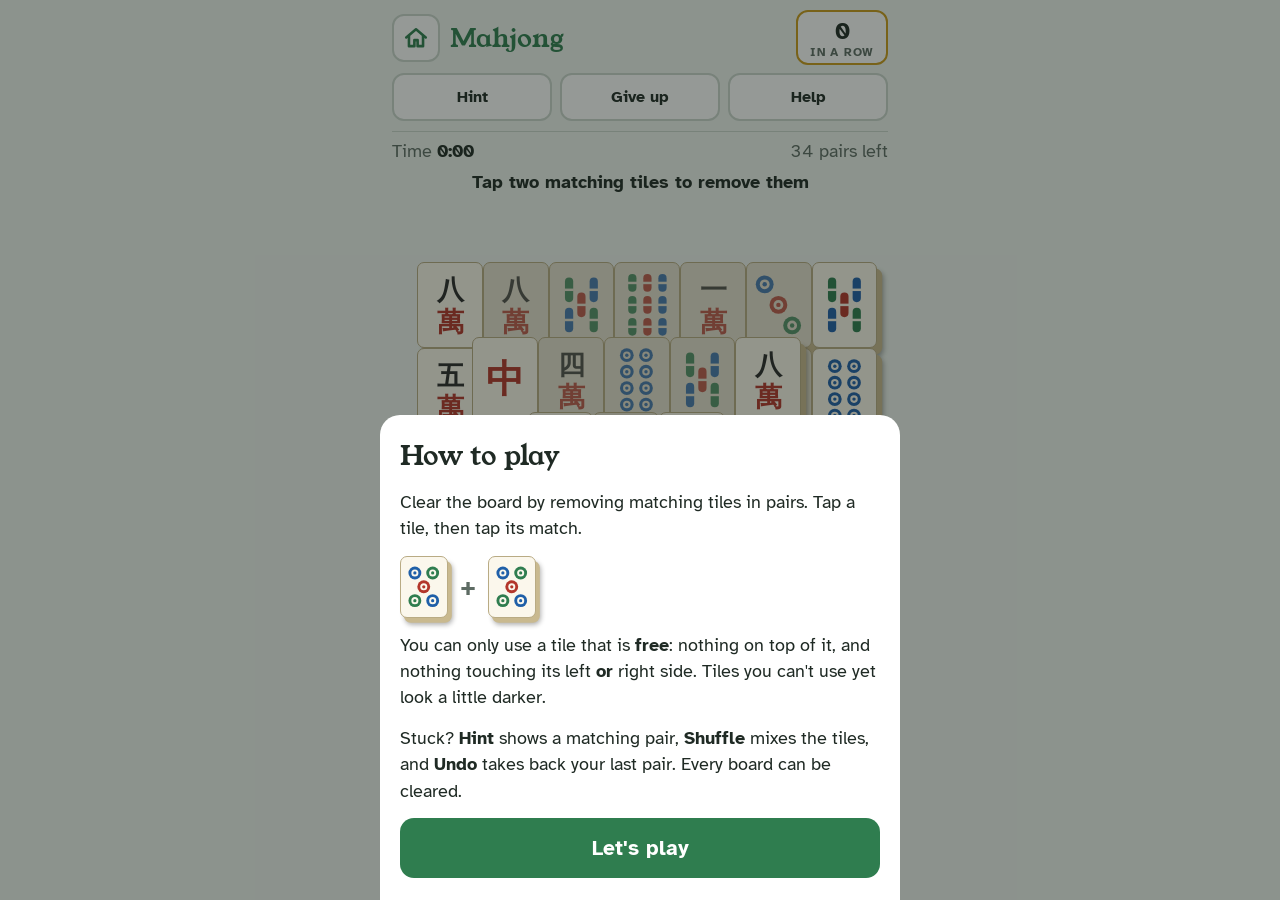
==== web/games/mahjong/index.html @ ee09b4be "Mahjong update" ====
<!doctype html>
<html lang="en">
<head>
  <meta charset="utf-8">
  <meta name="viewport" content="width=device-width, initial-scale=1, maximum-scale=1, user-scalable=no">
  <title>Mahjong</title>
  <!-- Shared fonts and colors, then shared screen parts, then this game's own styles -->
  <link rel="stylesheet" href="../../shared/theme.css">
  <link rel="stylesheet" href="../../shared/ui.css">
  <link rel="stylesheet" href="style.css">
</head>
<body>

  <!-- Main game screen -->
  <div class="app">
    <header>
      <!-- Top line: home button and game name on the left, win streak on the right -->
      <div class="title-row">
        <div class="title-left">
          <button class="home-btn" id="homeBtn" type="button" aria-label="All games">
            <!-- little house drawing -->
            <svg viewBox="0 0 24 24" width="26" height="26" aria-hidden="true">
              <path d="M3 11.5 12 4l9 7.5" fill="none" stroke="currentColor" stroke-width="2.4" stroke-linecap="round" stroke-linejoin="round"/>
              <path d="M5.5 10v9.5h5v-5.5h3v5.5h5V10" fill="none" stroke="currentColor" stroke-width="2.4" stroke-linejoin="round"/>
            </svg>
          </button>
          <h1>Mahjong</h1>
        </div>
        <div class="streak" aria-live="polite">
          <span class="streak-num" id="streakNum">0</span>
          <span class="streak-label">in a row</span>
        </div>
      </div>

      <!-- Second line: the three buttons -->
      <div class="header-buttons">
        <button class="hbtn" id="hintBtn" type="button">Hint</button>
        <button class="hbtn" id="giveUpBtn" type="button">Give up</button>
        <button class="hbtn" id="helpBtn" type="button" aria-label="How to play">Help</button>
      </div>
    </header>

    <!-- Timer and pairs left -->
    <div class="status-row">
      <span class="timer" id="timer" aria-label="Time">0:00</span>
      <span class="pairs-left" id="pairsLeft">34 pairs left</span>
    </div>

    <!-- Message line -->
    <div class="msg" id="msg" role="status" aria-live="polite"></div>

    <!-- The tiles are placed here by game.js -->
    <div class="board-wrap" id="boardWrap">
      <div class="board" id="board" aria-label="Mahjong tiles"></div>
    </div>

    <!-- Undo / Shuffle -->
    <div class="controls">
      <button class="ctrl" id="undoBtn" type="button">Undo</button>
      <button class="ctrl" id="shuffleBtn" type="button">Shuffle</button>
    </div>
  </div>

  <!-- "How to play" panel -->
  <div class="sheet" id="helpSheet" hidden>
    <div class="panel" role="dialog" aria-labelledby="helpTitle">
      <h2 id="helpTitle">How to play</h2>
      <p>Clear the board by removing matching tiles in pairs. Tap a tile, then tap its match.</p>
      <div class="help-example" aria-hidden="true">
        <div class="tile demo" data-demo="dots-5"></div>
        <span class="help-plus">+</span>
        <div class="tile demo" data-demo="dots-5"></div>
      </div>
      <p>You can only use a tile that is <b>free</b>: nothing on top of it, and nothing touching its left <b>or</b> right side. Tiles you can't use yet look a little darker.</p>
      <p>Stuck? <b>Hint</b> shows a matching pair, <b>Shuffle</b> mixes the tiles, and <b>Undo</b> takes back your last pair. Every board can be cleared.</p>
      <button class="big" id="helpClose" type="button">Let's play</button>
    </div>
  </div>

  <!-- "Give up?" panel - asks first, so a stray tap doesn't end the game -->
  <div class="sheet" id="giveUpSheet" hidden>
    <div class="panel" role="dialog" aria-labelledby="giveUpTitle">
      <h2 id="giveUpTitle">Give up on this board?</h2>
      <p id="giveUpText"></p>
      <button class="big" id="giveUpYes" type="button">Start a new board</button>
      <button class="big alt" id="giveUpNo" type="button">Keep playing</button>
    </div>
  </div>

  <!-- "Game over" panel -->
  <div class="sheet" id="endSheet" hidden>
    <div class="panel" role="dialog" aria-labelledby="endTitle">
      <h2 id="endTitle">Board cleared!</h2>
      <p id="endText"></p>
      <p class="new-best" id="newBest" hidden>New best time!</p>
      <div class="stats">
        <div><b id="sPlayed">0</b><span>Played</span></div>
        <div><b id="sWon">0</b><span>Cleared</span></div>
        <div><b id="sBest">-</b><span>Best time</span></div>
      </div>
      <button class="big" id="againBtn" type="button">New board</button>
    </div>
  </div>

  <!-- layouts.js must load before game.js -->
  <script src="layouts.js"></script>
  <script src="game.js"></script>
  <!-- Keeps a copy on the phone for offline play and picks up updates -->
  <script src="../../shared/offline.js"></script>
</body>
</html>
---- web/shared/theme.css ----
/* =============================================================
   Shared look for every game: fonts, colors, and page basics.
   Each game's own style.css adds its specific layout on top.
   Change a color here and every game follows.
   ============================================================= */

/* ---------- Fonts (stored in the fonts folder, so it works offline) ---------- */
@font-face {
  font-family: "Atkinson Hyperlegible";
  font-weight: 400;
  src: url(fonts/ah-400.woff2) format("woff2");
}
@font-face {
  font-family: "Atkinson Hyperlegible";
  font-weight: 700;
  src: url(fonts/ah-700.woff2) format("woff2");
}
@font-face {
  font-family: "Young Serif";
  font-weight: 400;
  src: url(fonts/ys-400.woff2) format("woff2");
}

/* ---------- Colors and fonts ---------- */
:root {
  --bg: #eef3ee;        /* page background */
  --surface: #ffffff;   /* empty tiles, panels */
  --fg: #1f2a24;        /* main text */
  --muted: #5d6b63;     /* secondary text */
  --line: #c9d4cc;      /* borders */
  --key: #d9e2db;       /* keyboard keys */
  --key-fg: #1f2a24;
  --green: #2f7d4f;     /* right letter, right spot */
  --gold: #c99a1c;      /* right letter, wrong spot */
  --gray: #7b857f;      /* letter not in the word */
  --on-tile: #ffffff;   /* text on colored tiles */
  --accent: #2f7d4f;    /* title and main buttons */

  --display: "Young Serif", Georgia, "Times New Roman", serif;
  --body: "Atkinson Hyperlegible", "Segoe UI", Roboto, Arial, sans-serif;
}

/* Dark mode colors (used when the phone is set to dark mode) */
@media (prefers-color-scheme: dark) {
  :root {
    --bg: #141a16;
    --surface: #1e2621;
    --fg: #eef3ee;
    --muted: #a3b1a8;
    --line: #3a4740;
    --key: #36443c;
    --key-fg: #eef3ee;
    --green: #3d9a63;
    --gold: #d6a92a;
    --gray: #59625d;
    --accent: #5cb882;
    color-scheme: dark;
  }
}

/* ---------- Page ---------- */
* { box-sizing: border-box; }
[hidden] { display: none !important; }

html, body { height: 100%; }

body {
  margin: 0;
  background: var(--bg);
  color: var(--fg);
  font-family: var(--body);
  font-size: 18px;
  -webkit-tap-highlight-color: transparent;
  overscroll-behavior: none;
}

button {
  -webkit-user-select: none;
  user-select: none;
}
---- web/shared/ui.css ----
/* =============================================================
   Shared screen parts used by every game:
   top bar, house button, streak box, buttons, message line,
   and the pop-up panels (How to play, Give up, Game over).
   Each game's own style.css adds its board on top of this.
   ============================================================= */

.app {
  height: 100%;
  max-width: 520px;
  margin: 0 auto;
  padding-inline: 12px;
  display: flex;
  flex-direction: column;
}

/* ---------- Top bar ---------- */
header {
  display: flex;
  flex-direction: column;
  gap: 8px;
  padding-block: 10px 10px;
  border-bottom: 1px solid var(--line);
}

.title-row {
  display: flex;
  align-items: center;
  justify-content: space-between;
  gap: 8px;
}

.title-left {
  display: flex;
  align-items: center;
  gap: 10px;
  min-width: 0;
}

/* Little house button that goes back to the list of games */
.home-btn {
  width: 48px;
  height: 48px;
  flex: none;
  display: flex;
  align-items: center;
  justify-content: center;
  padding: 0;
  border: 2px solid var(--line);
  border-radius: 12px;
  background: var(--surface);
  color: var(--accent);
  cursor: pointer;
}

h1 {
  margin: 0;
  font-family: var(--display);
  font-weight: 400;
  font-size: 1.6rem;
  color: var(--accent);
  white-space: nowrap;
}

/* Narrow phones: shrink the title a little so everything fits on one line */
@media (max-width: 360px) {
  h1 { font-size: 1.35rem; }
}

/* Win streak: big number with a small label underneath */
.streak {
  min-width: 76px;
  padding: 4px 12px;
  border: 2px solid var(--gold);
  border-radius: 12px;
  background: var(--surface);
  display: flex;
  flex-direction: column;
  align-items: center;
  line-height: 1.1;
}

.streak-num {
  font: 700 1.5rem var(--body);
  color: var(--fg);
  font-variant-numeric: tabular-nums;
}

.streak-label {
  font-size: 0.75rem;
  font-weight: 700;
  color: var(--muted);
  text-transform: uppercase;
  letter-spacing: 0.06em;
}

/* Three equal buttons across the width */
.header-buttons {
  display: grid;
  grid-template-columns: repeat(3, 1fr);
  gap: 8px;
}

.hbtn {
  min-height: 48px;
  padding: 8px 6px;
  border: 2px solid var(--line);
  border-radius: 12px;
  background: var(--surface);
  color: var(--fg);
  font: 700 1rem var(--body);
  cursor: pointer;
}

/* Visible outline when moving around with a keyboard */
.home-btn:focus-visible,
.hbtn:focus-visible,
.big:focus-visible {
  outline: 3px solid var(--accent);
  outline-offset: 2px;
}

/* ---------- Message line ---------- */
.msg {
  min-height: 2.2em;
  padding-block: 6px;
  display: flex;
  align-items: center;
  justify-content: center;
  text-align: center;
  font-size: 1.15rem;
  font-weight: 700;
}

/* ---------- Pop-up panels ---------- */
.sheet {
  position: fixed;
  inset: 0;
  z-index: 5;
  display: flex;
  align-items: flex-end;
  justify-content: center;
  background: rgba(20, 30, 24, 0.45);
}

.panel {
  width: 100%;
  max-width: 520px;
  max-height: 90%;
  overflow: auto;
  padding: 22px 20px 22px;
  border-radius: 20px 20px 0 0;
  background: var(--surface);
  color: var(--fg);
  display: flex;
  flex-direction: column;
  gap: 14px;
}

.panel h2 {
  margin: 0;
  font-family: var(--display);
  font-weight: 400;
  font-size: 1.7rem;
}

.panel p {
  margin: 0;
  font-size: 1.1rem;
  line-height: 1.5;
}

/* Played / Won / Streak numbers on the game-over panel */
.stats {
  display: grid;
  grid-template-columns: repeat(3, 1fr);
  gap: 8px;
  text-align: center;
}
.stats b { display: block; font-size: 2rem; font-variant-numeric: tabular-nums; }
.stats span { font-size: 0.9rem; color: var(--muted); text-transform: uppercase; letter-spacing: 0.06em; }

/* Big full-width buttons in the panels */
.big {
  min-height: 60px;
  border: 0;
  border-radius: 14px;
  background: var(--accent);
  color: var(--on-tile);
  font: 700 1.3rem var(--body);
  cursor: pointer;
}

/* Second-choice button, like "Keep playing" */
.big.alt {
  background: var(--key);
  color: var(--key-fg);
}

/* ---------- Animations shared by games ---------- */
@keyframes pop {
  50% { transform: scale(1.08); }
}
@keyframes shake {
  20%, 60% { transform: translateX(-6px); }
  40%, 80% { transform: translateX(6px); }
}

@media (max-height: 640px) {
  .msg { min-height: 1.6em; }
}
---- web/games/mahjong/style.css ----
/* =============================================================
   Mahjong - styles for this game only.
   Fonts and colors come from ../../shared/theme.css.
   The top bar, buttons and panels come from ../../shared/ui.css.
   ============================================================= */

/* ---------- Tile colors ---------- */
:root {
  --tile-face: #fbf7ec;        /* ivory front of a tile */
  --tile-face-blocked: #e6e0cf;/* a tile you can't use yet */
  --tile-side: #c9b98f;        /* the visible edge that makes tiles look thick */
  --tile-border: #b9ab84;
  --suit-dots: #1f5fa8;        /* blue ink */
  --suit-bamboo: #2f7d4f;      /* green ink */
  --suit-chars: #b3362b;       /* red ink */
  --suit-wind: #2b2b2b;        /* black characters */
  --select: #c99a1c;           /* gold outline on the chosen tile */
}

@media (prefers-color-scheme: dark) {
  :root {
    --tile-face: #ece6d6;
    --tile-face-blocked: #bfb8a6;
    --tile-side: #8c7f5c;
    --tile-border: #7d7152;
    --select: #e3b73a;
  }
}

/* ---------- Timer / pairs left ---------- */
.status-row {
  display: flex;
  justify-content: space-between;
  align-items: center;
  padding-block: 8px 0;
  font-size: 1.1rem;
  font-weight: 700;
  font-variant-numeric: tabular-nums;
}

.timer::before {
  content: "Time ";
  font-weight: 400;
  color: var(--muted);
}

.pairs-left { color: var(--muted); font-weight: 400; }

/* ---------- The board ---------- */
.board-wrap {
  flex: 1;
  min-height: 0;
  display: flex;
  align-items: center;
  justify-content: center;
}

/* Its size and each tile's position are set by game.js.
   "isolation" keeps the tiles' layer order inside the board, so pop-up
   panels (How to play, Give up) always appear on top of the tiles. */
.board {
  position: relative;
  isolation: isolate;
}

/* ---------- One tile ---------- */
.tile {
  position: absolute;
  width: var(--tw, 48px);
  height: var(--th, 62px);
  padding: 0;
  border: 1.5px solid var(--tile-border);
  border-radius: 7px;
  background: var(--tile-face);
  /* the thick edge, then a soft shadow on the table */
  box-shadow:
    calc(var(--tw, 48px) * 0.08) calc(var(--tw, 48px) * 0.10) 0 var(--tile-side),
    calc(var(--tw, 48px) * 0.10) calc(var(--tw, 48px) * 0.14) 5px rgba(0, 0, 0, 0.32);
  display: flex;
  flex-direction: column;
  align-items: center;
  justify-content: center;
  gap: 2px;
  cursor: pointer;
  touch-action: manipulation;
  -webkit-tap-highlight-color: transparent;
  transition: transform 0.12s ease, opacity 0.18s ease;
}

/* Tiles that can't be used yet are a little darker */
.tile.blocked { background: var(--tile-face-blocked); }

/* The tile she tapped first */
.tile.selected {
  border-color: var(--select);
  outline: 3px solid var(--select);
  outline-offset: -1px;
  transform: translate(-2px, -3px);
}

/* Hint: the two tiles pulse */
.tile.hint { animation: hintPulse 0.8s ease-in-out 3; outline: 3px solid var(--accent); outline-offset: -1px; }

@keyframes hintPulse {
  50% { transform: translateY(-4px); }
}

/* A pair being removed fades away */
.tile.leaving { opacity: 0; transform: scale(0.85); pointer-events: none; }

/* Tapped a tile that isn't free */
.tile.nope { animation: nope 0.35s; }

@keyframes nope {
  25% { transform: translateX(-4px); }
  75% { transform: translateX(4px); }
}

.tile:focus-visible { outline: 3px solid var(--accent); outline-offset: 1px; }

/* ---------- What's drawn on a tile ---------- */
.tile .face {
  width: 86%;
  height: 86%;
  display: block;
  pointer-events: none;
}

/* Ink colors used in the drawings */
.ink-b { fill: var(--suit-dots); }
.ink-g { fill: var(--suit-bamboo); }
.ink-r { fill: var(--suit-chars); }
.ink-k { fill: var(--suit-wind); }
.paper { fill: var(--tile-face); }
.tile.blocked .paper { fill: var(--tile-face-blocked); }

/* White dragon frame */
.frame { fill: none; stroke: var(--suit-dots); stroke-width: 2.6; }
.frame.thin { stroke-width: 1.2; }

/* Chinese characters (winds, dragons, the "characters" suit) */
.cjk-text {
  font-family: "Noto Sans CJK SC", "Noto Sans SC", "Noto Sans CJK TC", "Microsoft YaHei", "PingFang SC", "Hiragino Sans", sans-serif;
  font-weight: 700;
  text-anchor: middle;
}

/* Tiles you can't use yet: drawing slightly faded too */
.tile.blocked .face { opacity: 0.78; }

/* ---------- Undo / Shuffle ---------- */
.controls {
  display: grid;
  grid-template-columns: 1fr 1fr;
  gap: 8px;
  padding-block: 8px 12px;
}

.ctrl {
  min-height: 56px;
  border: 0;
  border-radius: 12px;
  background: var(--key);
  color: var(--key-fg);
  font: 700 1.15rem var(--body);
  cursor: pointer;
  touch-action: manipulation;
}

.ctrl:active { filter: brightness(0.9); }
.ctrl:disabled { opacity: 0.45; cursor: default; }
.ctrl:focus-visible { outline: 3px solid var(--accent); outline-offset: 2px; }

/* Shuffle glows when there are no moves left */
.ctrl.needed {
  background: var(--accent);
  color: var(--on-tile);
  animation: hintPulse 1s ease-in-out infinite;
}

/* ---------- Help panel example ---------- */
.help-example {
  display: flex;
  align-items: center;
  gap: 12px;
  --tw: 48px;
  --th: 62px;
}

.help-example .tile.demo { position: relative; cursor: default; }
.help-plus { font-size: 1.6rem; font-weight: 700; color: var(--muted); }

.new-best { font-weight: 700; color: var(--accent); }

/* ---------- Reduced motion ---------- */
@media (prefers-reduced-motion: reduce) {
  .tile, .tile.hint, .tile.nope, .ctrl.needed { animation: none; transition: none; }
}
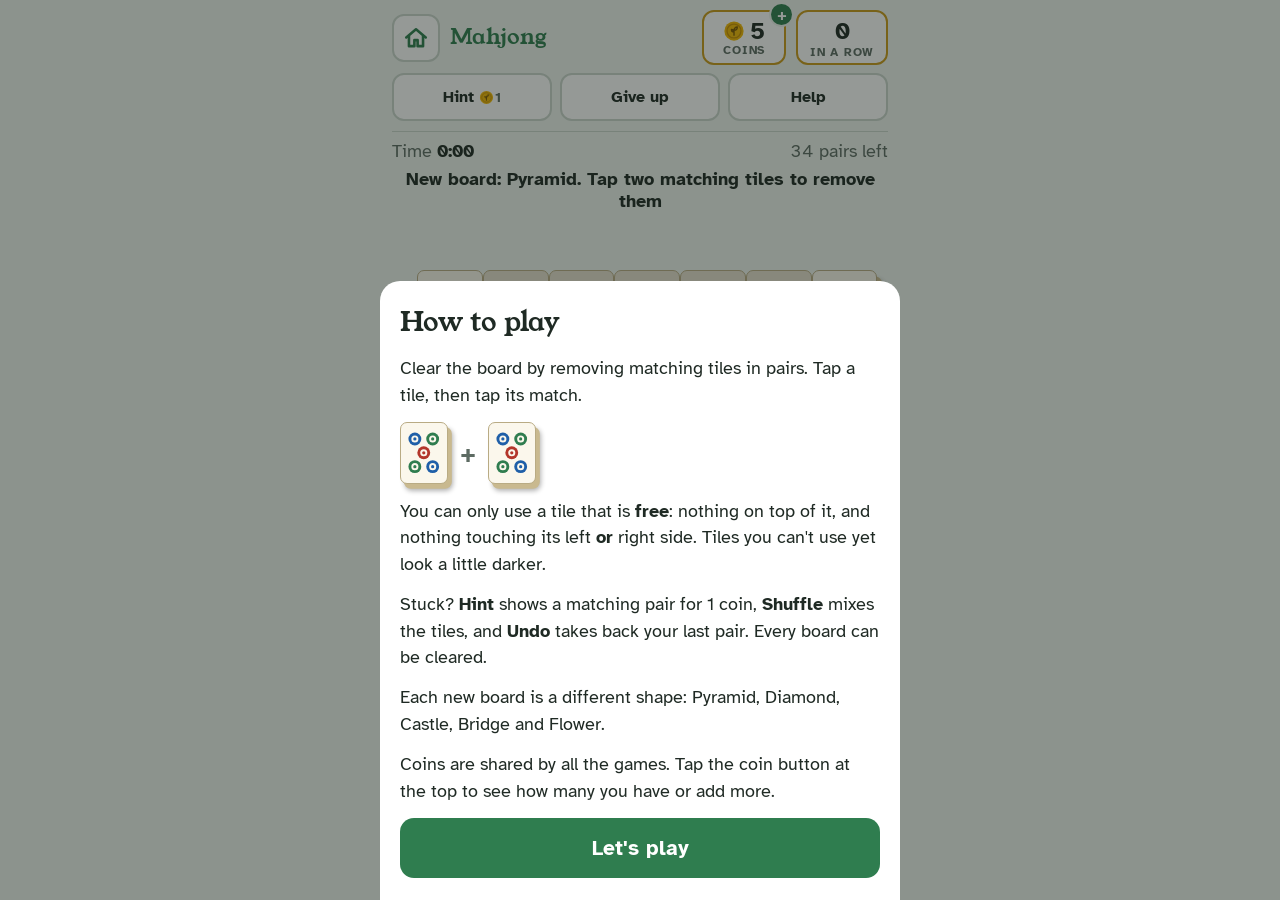
==== commit 65d88e5d: "Coins for Hints added" ====
--- a/web/games/mahjong/index.html
+++ b/web/games/mahjong/index.html
@@ -2,11 +2,21 @@
 <html lang="en">
 <head>
   <meta charset="utf-8">
-  <meta name="viewport" content="width=device-width, initial-scale=1, maximum-scale=1, user-scalable=no">
+  <meta name="viewport" content="width=device-width, initial-scale=1, maximum-scale=1, user-scalable=no, viewport-fit=cover">
+  <!-- Lets iPhones (and Android browsers) add Games to the home screen as an app -->
+  <link rel="manifest" href="../../manifest.webmanifest">
+  <link rel="apple-touch-icon" href="../../shared/icons/apple-touch-icon.png">
+  <meta name="apple-mobile-web-app-capable" content="yes">
+  <meta name="mobile-web-app-capable" content="yes">
+  <meta name="apple-mobile-web-app-title" content="Games">
+  <meta name="apple-mobile-web-app-status-bar-style" content="default">
+  <meta name="theme-color" content="#eef3ee" media="(prefers-color-scheme: light)">
+  <meta name="theme-color" content="#141a16" media="(prefers-color-scheme: dark)">
   <title>Mahjong</title>
   <!-- Shared fonts and colors, then shared screen parts, then this game's own styles -->
   <link rel="stylesheet" href="../../shared/theme.css">
   <link rel="stylesheet" href="../../shared/ui.css">
+  <link rel="stylesheet" href="../../shared/coins.css">
   <link rel="stylesheet" href="style.css">
 </head>
 <body>
@@ -34,7 +44,7 @@
 
       <!-- Second line: the three buttons -->
       <div class="header-buttons">
-        <button class="hbtn" id="hintBtn" type="button">Hint</button>
+        <button class="hbtn" id="hintBtn" type="button" data-cost="hint">Hint</button>
         <button class="hbtn" id="giveUpBtn" type="button">Give up</button>
         <button class="hbtn" id="helpBtn" type="button" aria-label="How to play">Help</button>
       </div>
@@ -72,7 +82,9 @@
         <div class="tile demo" data-demo="dots-5"></div>
       </div>
       <p>You can only use a tile that is <b>free</b>: nothing on top of it, and nothing touching its left <b>or</b> right side. Tiles you can't use yet look a little darker.</p>
-      <p>Stuck? <b>Hint</b> shows a matching pair, <b>Shuffle</b> mixes the tiles, and <b>Undo</b> takes back your last pair. Every board can be cleared.</p>
+      <p>Stuck? <b>Hint</b> shows a matching pair for 1 coin, <b>Shuffle</b> mixes the tiles, and <b>Undo</b> takes back your last pair. Every board can be cleared.</p>
+      <p>Each new board is a different shape: Pyramid, Diamond, Castle, Bridge and Flower.</p>
+      <p>Coins are shared by all the games. Tap the coin button at the top to see how many you have or add more.</p>
       <button class="big" id="helpClose" type="button">Let's play</button>
     </div>
   </div>
@@ -102,6 +114,9 @@
     </div>
   </div>
 
+  <!-- The coin wallet shared by all games (coin button at the top, Add coins panel) -->
+  <script src="../../shared/coins.js"></script>
+
   <!-- layouts.js must load before game.js -->
   <script src="layouts.js"></script>
   <script src="game.js"></script>
--- a/web/shared/theme.css
+++ b/web/shared/theme.css
@@ -64,8 +64,21 @@
 
 html, body { height: 100%; }
 
+/* Use the part of the screen that's actually visible (iPhone Safari's toolbars can cover 100%) */
+@supports (height: 100dvh) {
+  html, body { height: 100dvh; }
+}
+
+/* A quick double-tap never zooms the page */
+html { touch-action: manipulation; }
+
 body {
   margin: 0;
+  /* Keep everything clear of the notch and the bar at the bottom of newer iPhones */
+  padding: env(safe-area-inset-top) env(safe-area-inset-right) env(safe-area-inset-bottom) env(safe-area-inset-left);
+  -webkit-touch-callout: none;   /* no pop-up menu when holding a finger on a card or tile */
+  -webkit-user-select: none;     /* no text highlighting by accident */
+  user-select: none;
   background: var(--bg);
   color: var(--fg);
   font-family: var(--body);
--- a/web/shared/ui.css
+++ b/web/shared/ui.css
@@ -101,6 +101,8 @@
   gap: 8px;
 }
 
+.hbtn:disabled { opacity: 0.45; }
+
 .hbtn {
   min-height: 48px;
   padding: 8px 6px;
@@ -148,7 +150,7 @@
   max-width: 520px;
   max-height: 90%;
   overflow: auto;
-  padding: 22px 20px 22px;
+  padding: 22px 20px calc(22px + env(safe-area-inset-bottom, 0px));   /* clear of the iPhone home bar */
   border-radius: 20px 20px 0 0;
   background: var(--surface);
   color: var(--fg);
@@ -192,6 +194,25 @@
 }
 
 /* Second-choice button, like "Keep playing" */
+/* The first big button in a long panel (like "Let's play" under How to play)
+   stays in view at the bottom while the text above it scrolls. */
+.panel > .big:first-of-type {
+  position: sticky;
+  bottom: 0;
+  box-shadow: 0 -12px 12px var(--surface);   /* soft fade so text doesn't peek behind it */
+}
+/* ...and covers the strip under it, so text never shows below the button */
+.panel > .big:first-of-type::after {
+  content: "";
+  position: absolute;
+  left: -20px;
+  right: -20px;
+  top: 100%;
+  height: 80px;
+  background: var(--surface);
+  pointer-events: none;
+}
+
 .big.alt {
   background: var(--key);
   color: var(--key-fg);
--- a/web/shared/coins.css
+++ b/web/shared/coins.css
@@ -0,0 +1,197 @@
+/* =============================================================
+   Coins: the coin button at the top, the price on the Hint
+   button, and the "Add coins" panel. Used by every game and the
+   home screen (see coins.js). Colors come from theme.css.
+   ============================================================= */
+
+.coin-ico { width: 1.25em; height: 1.25em; flex: none; display: block; }
+
+/* ---------- Coin button at the top ---------- */
+.coin-chip {
+  flex: none;
+  min-height: 48px;
+  padding: 6px 8px 6px 9px;
+  display: inline-flex;
+  align-items: center;
+  gap: 5px;
+  border: 2px solid var(--gold);
+  border-radius: 12px;
+  background: var(--surface);
+  color: var(--fg);
+  font: 700 1.1rem var(--body);
+  font-variant-numeric: tabular-nums;
+  cursor: pointer;
+  touch-action: manipulation;
+  -webkit-tap-highlight-color: transparent;
+}
+.coin-chip .coin-ico { width: 24px; height: 24px; }
+.coin-chip .coin-num { min-width: 1ch; text-align: center; }
+.coin-chip .coin-plus {
+  width: 20px;
+  height: 20px;
+  display: grid;
+  place-items: center;
+  border-radius: 50%;
+  background: var(--accent);
+  color: var(--on-tile);
+  font-size: 1rem;
+  line-height: 1;
+}
+.coin-chip:active { transform: scale(0.96); }
+.coin-chip:focus-visible { outline: 3px solid var(--accent); outline-offset: 2px; }
+.coin-chip.bump { animation: coinBump 0.4s ease-out; }
+@keyframes coinBump { 40% { transform: scale(1.12); } }
+
+/* In a game: a coins box beside the "in a row" box, the same size and shape */
+.title-boxes { flex: none; display: flex; gap: 10px; align-items: stretch; }
+.title-row.has-coins { gap: 10px; }
+.title-row.has-coins .title-left { gap: 10px; }
+.title-row.has-coins .streak { min-width: 84px; padding: 4px 12px; }
+.title-row.has-coins .streak-label,
+.coin-box .coin-label {
+  white-space: nowrap;
+  font-size: 0.75rem;
+  font-weight: 700;
+  color: var(--muted);
+  text-transform: uppercase;
+  letter-spacing: 0.06em;
+}
+.coin-box {
+  position: relative;
+  min-width: 84px;
+  min-height: 0;
+  padding: 4px 12px;
+  flex-direction: column;
+  justify-content: center;
+  gap: 0;
+  line-height: 1.1;
+}
+.coin-box .coin-top { display: flex; align-items: center; gap: 4px; font-size: 1.5rem; }
+.coin-box .coin-ico { width: 22px; height: 22px; }
+.coin-box .coin-plus {               /* small green "+" on the corner */
+  position: absolute;
+  top: -8px;
+  right: -8px;
+  width: 21px;
+  height: 21px;
+  box-shadow: 0 0 0 2px var(--bg);
+}
+/* The game's name goes onto two lines when it needs to ("Sudoku / Sprout") */
+.title-row.has-coins h1 {
+  min-width: 0;
+  font-size: 1.35rem;
+  white-space: normal;
+  line-height: 1.05;
+}
+/* Small phones: everything a touch smaller so it all fits */
+@media (max-width: 370px) {
+  .title-boxes, .title-row.has-coins, .title-row.has-coins .title-left { gap: 8px; }
+  .coin-box, .title-row.has-coins .streak { min-width: 74px; padding-inline: 8px; }
+  .coin-box .coin-top, .title-row.has-coins .streak-num { font-size: 1.35rem; }
+  .coin-box .coin-ico { width: 20px; height: 20px; }
+  .title-row.has-coins .streak-label, .coin-box .coin-label { font-size: 0.7rem; letter-spacing: 0.04em; }
+  .title-row.has-coins h1 { font-size: 1.2rem; }
+}
+@media (max-width: 335px) {
+  .coin-box, .title-row.has-coins .streak { min-width: 66px; padding-inline: 6px; }
+  .title-row.has-coins h1 { font-size: 1.1rem; }
+  .title-row.has-coins .home-btn { width: 44px; height: 44px; }
+}
+
+/* On the home screen: next to the title */
+.home-header.has-coins { flex-direction: row; align-items: center; justify-content: space-between; gap: 12px; }
+
+/* ---------- "1 coin" price on the Hint button ---------- */
+.coin-cost {
+  display: inline-flex;
+  align-items: center;
+  gap: 2px;
+  margin-left: 5px;
+  vertical-align: -3px;
+  font-size: 0.85em;
+  color: var(--muted);
+}
+.coin-cost .coin-ico { width: 1.1em; height: 1.1em; }
+
+/* ---------- "Add coins" panel ---------- */
+.coin-sheet {
+  position: fixed;
+  inset: 0;
+  z-index: 20;   /* above every game's own panels */
+  display: flex;
+  align-items: flex-end;
+  justify-content: center;
+  background: rgba(20, 30, 24, 0.45);
+}
+.coin-sheet[hidden] { display: none; }
+
+.coin-panel {
+  width: 100%;
+  max-width: 520px;
+  max-height: 90%;
+  overflow: auto;
+  padding: 22px 20px calc(22px + env(safe-area-inset-bottom, 0px));
+  border-radius: 20px 20px 0 0;
+  background: var(--surface);
+  color: var(--fg);
+  display: flex;
+  flex-direction: column;
+  gap: 14px;
+  font-family: var(--body);
+}
+.coin-panel h2 { margin: 0; font-family: var(--display); font-weight: 400; font-size: 1.7rem; }
+.coin-panel p { margin: 0; font-size: 1.1rem; line-height: 1.5; }
+.coin-why { font-weight: 700; color: var(--accent); }
+.coin-balance { display: flex; align-items: center; gap: 8px; font-size: 1.3rem !important; }
+.coin-balance .coin-ico { width: 30px; height: 30px; }
+.coin-balance b { font-size: 1.6rem; font-variant-numeric: tabular-nums; }
+
+.coin-packs { display: grid; grid-template-columns: repeat(3, 1fr); gap: 10px; }
+.coin-pack {
+  min-height: 92px;
+  padding: 10px 4px;
+  display: flex;
+  flex-direction: column;
+  align-items: center;
+  justify-content: center;
+  gap: 4px;
+  border: 2px solid var(--gold);
+  border-radius: 14px;
+  background: var(--surface);
+  color: var(--fg);
+  font: 400 0.95rem var(--body);
+  cursor: pointer;
+  touch-action: manipulation;
+}
+.coin-pack .coin-ico { width: 28px; height: 28px; }
+.coin-pack b { font-size: 1.5rem; line-height: 1; }
+.coin-pack span { color: var(--muted); }
+.coin-pack:active { transform: scale(0.97); }
+.coin-status { min-height: 1.5em; text-align: center; font-weight: 700; color: var(--accent); }
+
+.coin-done {
+  min-height: 60px;
+  border: 0;
+  border-radius: 14px;
+  background: var(--accent);
+  color: var(--on-tile);
+  font: 700 1.3rem var(--body);
+  cursor: pointer;
+}
+.coin-pack:focus-visible, .coin-done:focus-visible { outline: 3px solid var(--accent); outline-offset: 2px; }
+.coin-panel:focus { outline: none; }
+
+/* Very narrow phones: a bit tighter */
+@media (max-width: 360px) {
+  .home-header .coin-chip { padding-inline: 6px; gap: 3px; font-size: 1rem; }
+  .home-header .coin-chip .coin-ico { width: 20px; height: 20px; }
+  .home-header .coin-chip .coin-plus { width: 17px; height: 17px; font-size: 0.9rem; }
+}
+/* Small phones: keep the price on the Hint button close */
+@media (max-width: 380px) {
+  .coin-cost { margin-left: 3px; }
+}
+
+@media (prefers-reduced-motion: reduce) {
+  .coin-chip.bump { animation: none; }
+}
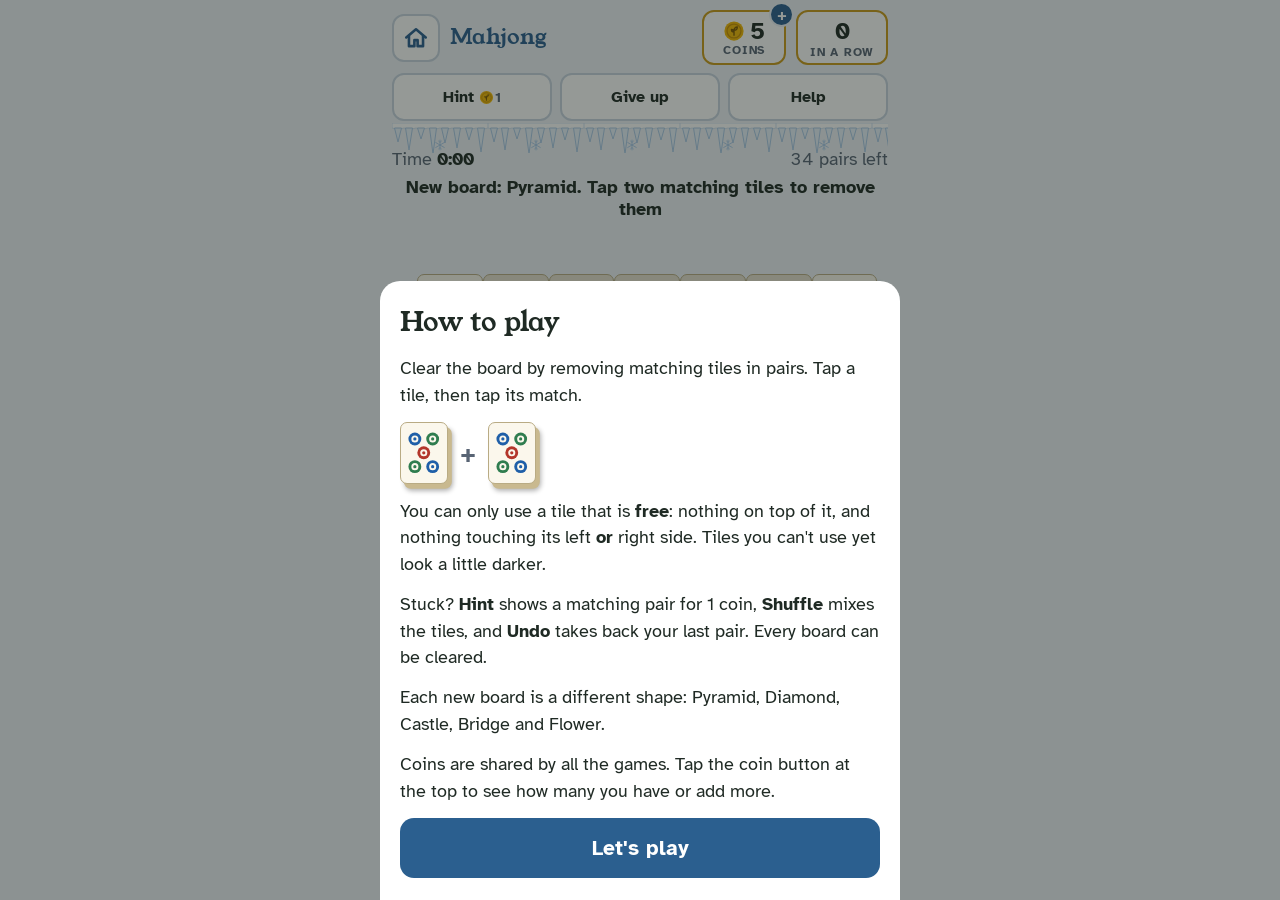
==== commit 7b1ae7e7: "Seasons added" ====
--- a/web/games/mahjong/index.html
+++ b/web/games/mahjong/index.html
@@ -17,6 +17,9 @@
   <link rel="stylesheet" href="../../shared/theme.css">
   <link rel="stylesheet" href="../../shared/ui.css">
   <link rel="stylesheet" href="../../shared/coins.css">
+  <!-- Seasonal look (spring, summer, fall, winter) - picked on the home screen -->
+  <link rel="stylesheet" href="../../shared/seasons.css">
+  <script src="../../shared/season.js"></script>
   <link rel="stylesheet" href="style.css">
 </head>
 <body>
--- a/web/shared/seasons.css
+++ b/web/shared/seasons.css
@@ -0,0 +1,189 @@
+/* =============================================================
+   Seasons: spring, summer, fall and winter looks for every screen.
+   season.js picks the season (from the calendar, or the player's
+   choice on the home screen) and sets <html data-season="...">.
+   Game boards keep their own colors so they stay easy to read;
+   only the page, buttons, titles and decorations change.
+   ============================================================= */
+
+/* ---------- Fall: warm cream, pumpkin orange, falling leaves ---------- */
+html[data-season="fall"] { --bg: #f6eee4; --surface: #fffdf9; --line: #e2cdb5; --key: #ecdcc8; --accent: #a64b1c; --muted: #6e5d50; }
+@media (prefers-color-scheme: dark) { html[data-season="fall"] { --bg: #1c1611; --surface: #271f18; --line: #4a3a2c; --key: #4a3a2d; --accent: #e08a4f; --muted: #b9a796; } }
+html[data-season="fall"] { --season-garland: url("data:image/svg+xml,%3Csvg xmlns='http://www.w3.org/2000/svg' width='96' height='30' viewBox='0 0 96 30' %3E%3Cpath d='M0 4 Q24 12 48 4 Q72 12 96 4' stroke='%238a5a2b' stroke-width='1.6' fill='none'/%3E%3Cg transform='translate%2812 16%29 rotate%28-12%29 scale%281%29'%3E%3Cpath d='M0 -9C-5.5 -5 -6 2 0 9C6 2 5.5 -5 0 -9Z' fill='%23d9822b'/%3E%3Cpath d='M0 -6V11' stroke='%238a3d12' stroke-width='1.1' stroke-linecap='round'/%3E%3C/g%3E%3Cg transform='translate%2836 17%29 rotate%288%29 scale%280.85%29'%3E%3Cpath fill='%23c4471c' d='M0 -10 L2 -5 L6 -7 L5 -2 L10 -1 L6 2 L8 6 L3 5 L1 9 L0 6 L-1 9 L-3 5 L-8 6 L-6 2 L-10 -1 L-5 -2 L-6 -7 L-2 -5Z'/%3E%3Cpath d='M0 6V13' stroke='%236e3b14' stroke-width='1.2' stroke-linecap='round'/%3E%3C/g%3E%3Cg transform='translate%2860 16%29 rotate%2810%29 scale%281%29'%3E%3Cpath d='M0 -9C-5.5 -5 -6 2 0 9C6 2 5.5 -5 0 -9Z' fill='%23d6a42a'/%3E%3Cpath d='M0 -6V11' stroke='%237d5a0d' stroke-width='1.1' stroke-linecap='round'/%3E%3C/g%3E%3Cg transform='translate%2884 17%29 rotate%28-6%29 scale%280.85%29'%3E%3Cpath fill='%23e07a1f' d='M0 -10 L2 -5 L6 -7 L5 -2 L10 -1 L6 2 L8 6 L3 5 L1 9 L0 6 L-1 9 L-3 5 L-8 6 L-6 2 L-10 -1 L-5 -2 L-6 -7 L-2 -5Z'/%3E%3Cpath d='M0 6V13' stroke='%236e3b14' stroke-width='1.2' stroke-linecap='round'/%3E%3C/g%3E%3C/svg%3E"); --season-corner: url("data:image/svg+xml,%3Csvg xmlns='http://www.w3.org/2000/svg' width='160' height='110' viewBox='0 0 160 110' %3E%3Cpath d='M160 0 Q120 30 70 38 Q40 42 10 70' stroke='%236b4022' stroke-width='5' fill='none' stroke-linecap='round'/%3E%3Cpath d='M118 26 Q112 50 96 64' stroke='%236b4022' stroke-width='3' fill='none' stroke-linecap='round'/%3E%3Cg transform='translate%28140 18%29 rotate%2820%29 scale%281.6%29'%3E%3Cpath fill='%23c4471c' d='M0 -10 L2 -5 L6 -7 L5 -2 L10 -1 L6 2 L8 6 L3 5 L1 9 L0 6 L-1 9 L-3 5 L-8 6 L-6 2 L-10 -1 L-5 -2 L-6 -7 L-2 -5Z'/%3E%3Cpath d='M0 6V13' stroke='%236e3b14' stroke-width='1.2' stroke-linecap='round'/%3E%3C/g%3E%3Cg transform='translate%28100 40%29 rotate%28-15%29 scale%281.5%29'%3E%3Cpath fill='%23e07a1f' d='M0 -10 L2 -5 L6 -7 L5 -2 L10 -1 L6 2 L8 6 L3 5 L1 9 L0 6 L-1 9 L-3 5 L-8 6 L-6 2 L-10 -1 L-5 -2 L-6 -7 L-2 -5Z'/%3E%3Cpath d='M0 6V13' stroke='%236e3b14' stroke-width='1.2' stroke-linecap='round'/%3E%3C/g%3E%3Cg transform='translate%2870 38%29 rotate%2830%29 scale%281.3%29'%3E%3Cpath fill='%23d6a42a' d='M0 -10 L2 -5 L6 -7 L5 -2 L10 -1 L6 2 L8 6 L3 5 L1 9 L0 6 L-1 9 L-3 5 L-8 6 L-6 2 L-10 -1 L-5 -2 L-6 -7 L-2 -5Z'/%3E%3Cpath d='M0 6V13' stroke='%236e3b14' stroke-width='1.2' stroke-linecap='round'/%3E%3C/g%3E%3Cg transform='translate%2840 52%29 rotate%28-30%29 scale%281.4%29'%3E%3Cpath fill='%23c4471c' d='M0 -10 L2 -5 L6 -7 L5 -2 L10 -1 L6 2 L8 6 L3 5 L1 9 L0 6 L-1 9 L-3 5 L-8 6 L-6 2 L-10 -1 L-5 -2 L-6 -7 L-2 -5Z'/%3E%3Cpath d='M0 6V13' stroke='%236e3b14' stroke-width='1.2' stroke-linecap='round'/%3E%3C/g%3E%3Cg transform='translate%2814 70%29 rotate%2810%29 scale%281.2%29'%3E%3Cpath fill='%23e07a1f' d='M0 -10 L2 -5 L6 -7 L5 -2 L10 -1 L6 2 L8 6 L3 5 L1 9 L0 6 L-1 9 L-3 5 L-8 6 L-6 2 L-10 -1 L-5 -2 L-6 -7 L-2 -5Z'/%3E%3Cpath d='M0 6V13' stroke='%236e3b14' stroke-width='1.2' stroke-linecap='round'/%3E%3C/g%3E%3Cg transform='translate%2896 66%29 rotate%2815%29 scale%281.3%29'%3E%3Cpath fill='%23b8401f' d='M0 -10 L2 -5 L6 -7 L5 -2 L10 -1 L6 2 L8 6 L3 5 L1 9 L0 6 L-1 9 L-3 5 L-8 6 L-6 2 L-10 -1 L-5 -2 L-6 -7 L-2 -5Z'/%3E%3Cpath d='M0 6V13' stroke='%236e3b14' stroke-width='1.2' stroke-linecap='round'/%3E%3C/g%3E%3Cg transform='translate%28128 40%29 rotate%28-40%29 scale%281.1%29'%3E%3Cpath fill='%23d6a42a' d='M0 -10 L2 -5 L6 -7 L5 -2 L10 -1 L6 2 L8 6 L3 5 L1 9 L0 6 L-1 9 L-3 5 L-8 6 L-6 2 L-10 -1 L-5 -2 L-6 -7 L-2 -5Z'/%3E%3Cpath d='M0 6V13' stroke='%236e3b14' stroke-width='1.2' stroke-linecap='round'/%3E%3C/g%3E%3C/svg%3E"); --season-scene: url("data:image/svg+xml,%3Csvg xmlns='http://www.w3.org/2000/svg' width='800' height='120' viewBox='0 0 800 120' preserveAspectRatio='xMidYMax slice'%3E%3Cpath d='M0 70 Q140 40 300 66 Q470 92 620 58 Q720 40 800 60V120H0Z' fill='%23d9a35c'/%3E%3Cpath d='M0 92 Q200 70 400 90 Q600 108 800 84V120H0Z' fill='%23b9772f'/%3E%3Crect x='115' y='34' width='10' height='50' fill='%236b4022'/%3E%3Ccircle cx='120' cy='30' r='26' fill='%23d9822b'/%3E%3Ccircle cx='102' cy='42' r='18' fill='%23c4471c'/%3E%3Ccircle cx='140' cy='40' r='19' fill='%23e0a02a'/%3E%3Crect x='515' y='34' width='10' height='50' fill='%236b4022'/%3E%3Ccircle cx='520' cy='30' r='26' fill='%23d9822b'/%3E%3Ccircle cx='502' cy='42' r='18' fill='%23c4471c'/%3E%3Ccircle cx='540' cy='40' r='19' fill='%23e0a02a'/%3E%3Cg transform='translate%28250 92%29 scale%281.0%29'%3E%3Cellipse rx='22' ry='17' fill='%23e8731a'/%3E%3Cellipse rx='10' ry='17' fill='%23f08a2c'/%3E%3Cpath d='M-12 -15 Q-14 0 -12 15 M12 -15 Q14 0 12 15' stroke='%23c45d10' stroke-width='2' fill='none'/%3E%3Cpath d='M0 -16 q2 -8 7 -10' stroke='%235b6b2a' stroke-width='3' fill='none' stroke-linecap='round'/%3E%3C/g%3E%3Cg transform='translate%28300 92%29 scale%280.75%29'%3E%3Cellipse rx='22' ry='17' fill='%23e8731a'/%3E%3Cellipse rx='10' ry='17' fill='%23f08a2c'/%3E%3Cpath d='M-12 -15 Q-14 0 -12 15 M12 -15 Q14 0 12 15' stroke='%23c45d10' stroke-width='2' fill='none'/%3E%3Cpath d='M0 -16 q2 -8 7 -10' stroke='%235b6b2a' stroke-width='3' fill='none' stroke-linecap='round'/%3E%3C/g%3E%3Cg transform='translate%28660 92%29 scale%281.1%29'%3E%3Cellipse rx='22' ry='17' fill='%23e8731a'/%3E%3Cellipse rx='10' ry='17' fill='%23f08a2c'/%3E%3Cpath d='M-12 -15 Q-14 0 -12 15 M12 -15 Q14 0 12 15' stroke='%23c45d10' stroke-width='2' fill='none'/%3E%3Cpath d='M0 -16 q2 -8 7 -10' stroke='%235b6b2a' stroke-width='3' fill='none' stroke-linecap='round'/%3E%3C/g%3E%3Cg transform='translate%28705 92%29 scale%280.8%29'%3E%3Cellipse rx='22' ry='17' fill='%23e8731a'/%3E%3Cellipse rx='10' ry='17' fill='%23f08a2c'/%3E%3Cpath d='M-12 -15 Q-14 0 -12 15 M12 -15 Q14 0 12 15' stroke='%23c45d10' stroke-width='2' fill='none'/%3E%3Cpath d='M0 -16 q2 -8 7 -10' stroke='%235b6b2a' stroke-width='3' fill='none' stroke-linecap='round'/%3E%3C/g%3E%3Cg transform='translate%2840 100%29 rotate%280%29 scale%281.1%29'%3E%3Cpath fill='%23c4471c' d='M0 -10 L2 -5 L6 -7 L5 -2 L10 -1 L6 2 L8 6 L3 5 L1 9 L0 6 L-1 9 L-3 5 L-8 6 L-6 2 L-10 -1 L-5 -2 L-6 -7 L-2 -5Z'/%3E%3Cpath d='M0 6V13' stroke='%236e3b14' stroke-width='1.2' stroke-linecap='round'/%3E%3C/g%3E%3Cg transform='translate%28190 106%29 rotate%2840%29 scale%281.1%29'%3E%3Cpath fill='%23e07a1f' d='M0 -10 L2 -5 L6 -7 L5 -2 L10 -1 L6 2 L8 6 L3 5 L1 9 L0 6 L-1 9 L-3 5 L-8 6 L-6 2 L-10 -1 L-5 -2 L-6 -7 L-2 -5Z'/%3E%3Cpath d='M0 6V13' stroke='%236e3b14' stroke-width='1.2' stroke-linecap='round'/%3E%3C/g%3E%3Cg transform='translate%28380 98%29 rotate%2880%29 scale%281.1%29'%3E%3Cpath fill='%23d6a42a' d='M0 -10 L2 -5 L6 -7 L5 -2 L10 -1 L6 2 L8 6 L3 5 L1 9 L0 6 L-1 9 L-3 5 L-8 6 L-6 2 L-10 -1 L-5 -2 L-6 -7 L-2 -5Z'/%3E%3Cpath d='M0 6V13' stroke='%236e3b14' stroke-width='1.2' stroke-linecap='round'/%3E%3C/g%3E%3Cg transform='translate%28450 108%29 rotate%28120%29 scale%281.1%29'%3E%3Cpath fill='%23c4471c' d='M0 -10 L2 -5 L6 -7 L5 -2 L10 -1 L6 2 L8 6 L3 5 L1 9 L0 6 L-1 9 L-3 5 L-8 6 L-6 2 L-10 -1 L-5 -2 L-6 -7 L-2 -5Z'/%3E%3Cpath d='M0 6V13' stroke='%236e3b14' stroke-width='1.2' stroke-linecap='round'/%3E%3C/g%3E%3Cg transform='translate%28590 104%29 rotate%28160%29 scale%281.1%29'%3E%3Cpath fill='%23e07a1f' d='M0 -10 L2 -5 L6 -7 L5 -2 L10 -1 L6 2 L8 6 L3 5 L1 9 L0 6 L-1 9 L-3 5 L-8 6 L-6 2 L-10 -1 L-5 -2 L-6 -7 L-2 -5Z'/%3E%3Cpath d='M0 6V13' stroke='%236e3b14' stroke-width='1.2' stroke-linecap='round'/%3E%3C/g%3E%3Cg transform='translate%28760 102%29 rotate%28200%29 scale%281.1%29'%3E%3Cpath fill='%23d6a42a' d='M0 -10 L2 -5 L6 -7 L5 -2 L10 -1 L6 2 L8 6 L3 5 L1 9 L0 6 L-1 9 L-3 5 L-8 6 L-6 2 L-10 -1 L-5 -2 L-6 -7 L-2 -5Z'/%3E%3Cpath d='M0 6V13' stroke='%236e3b14' stroke-width='1.2' stroke-linecap='round'/%3E%3C/g%3E%3Cg transform='translate%28340 112%29 rotate%28240%29 scale%281.1%29'%3E%3Cpath fill='%23c4471c' d='M0 -10 L2 -5 L6 -7 L5 -2 L10 -1 L6 2 L8 6 L3 5 L1 9 L0 6 L-1 9 L-3 5 L-8 6 L-6 2 L-10 -1 L-5 -2 L-6 -7 L-2 -5Z'/%3E%3Cpath d='M0 6V13' stroke='%236e3b14' stroke-width='1.2' stroke-linecap='round'/%3E%3C/g%3E%3C/svg%3E");
+  --season-a: url("data:image/svg+xml,%3Csvg xmlns='http://www.w3.org/2000/svg' viewBox='0 0 24 24'%3E%3Cpath d='M12 2C6.5 6 5.5 13 12 21.5C18.5 13 17.5 6 12 2Z' fill='%23d9822b'/%3E%3Cpath d='M12 5.5V22' stroke='%238a3d12' stroke-width='1.3' stroke-linecap='round'/%3E%3C/svg%3E"); --season-b: url("data:image/svg+xml,%3Csvg xmlns='http://www.w3.org/2000/svg' viewBox='0 0 24 24'%3E%3Cpath d='M12 2C6.5 6 5.5 13 12 21.5C18.5 13 17.5 6 12 2Z' fill='%23b8401f'/%3E%3Cpath d='M12 5.5V22' stroke='%236e220c' stroke-width='1.3' stroke-linecap='round'/%3E%3C/svg%3E"); --season-c: url("data:image/svg+xml,%3Csvg xmlns='http://www.w3.org/2000/svg' viewBox='0 0 24 24'%3E%3Cpath d='M12 2C6.5 6 5.5 13 12 21.5C18.5 13 17.5 6 12 2Z' fill='%23d6a42a'/%3E%3Cpath d='M12 5.5V22' stroke='%237d5a0d' stroke-width='1.3' stroke-linecap='round'/%3E%3C/svg%3E"); --season-pile: url("data:image/svg+xml,%3Csvg xmlns='http://www.w3.org/2000/svg' width='120' height='64' viewBox='0 0 120 64' %3E%3Cellipse cx='60' cy='60' rx='58' ry='10' fill='%23000' fill-opacity='.12'/%3E%3Cg transform='translate%2818 52%29 rotate%2830%29 scale%281.5%29'%3E%3Cpath fill='%23c4471c' d='M0 -10 L2 -5 L6 -7 L5 -2 L10 -1 L6 2 L8 6 L3 5 L1 9 L0 6 L-1 9 L-3 5 L-8 6 L-6 2 L-10 -1 L-5 -2 L-6 -7 L-2 -5Z'/%3E%3Cpath d='M0 6V13' stroke='%236e3b14' stroke-width='1.2' stroke-linecap='round'/%3E%3C/g%3E%3Cg transform='translate%2840 56%29 rotate%28-20%29 scale%281.5%29'%3E%3Cpath fill='%23e07a1f' d='M0 -10 L2 -5 L6 -7 L5 -2 L10 -1 L6 2 L8 6 L3 5 L1 9 L0 6 L-1 9 L-3 5 L-8 6 L-6 2 L-10 -1 L-5 -2 L-6 -7 L-2 -5Z'/%3E%3Cpath d='M0 6V13' stroke='%236e3b14' stroke-width='1.2' stroke-linecap='round'/%3E%3C/g%3E%3Cg transform='translate%2862 50%29 rotate%2860%29 scale%281.5%29'%3E%3Cpath fill='%23d6a42a' d='M0 -10 L2 -5 L6 -7 L5 -2 L10 -1 L6 2 L8 6 L3 5 L1 9 L0 6 L-1 9 L-3 5 L-8 6 L-6 2 L-10 -1 L-5 -2 L-6 -7 L-2 -5Z'/%3E%3Cpath d='M0 6V13' stroke='%236e3b14' stroke-width='1.2' stroke-linecap='round'/%3E%3C/g%3E%3Cg transform='translate%2884 56%29 rotate%2810%29 scale%281.5%29'%3E%3Cpath fill='%23c4471c' d='M0 -10 L2 -5 L6 -7 L5 -2 L10 -1 L6 2 L8 6 L3 5 L1 9 L0 6 L-1 9 L-3 5 L-8 6 L-6 2 L-10 -1 L-5 -2 L-6 -7 L-2 -5Z'/%3E%3Cpath d='M0 6V13' stroke='%236e3b14' stroke-width='1.2' stroke-linecap='round'/%3E%3C/g%3E%3Cg transform='translate%28102 52%29 rotate%28-50%29 scale%281.5%29'%3E%3Cpath fill='%23e07a1f' d='M0 -10 L2 -5 L6 -7 L5 -2 L10 -1 L6 2 L8 6 L3 5 L1 9 L0 6 L-1 9 L-3 5 L-8 6 L-6 2 L-10 -1 L-5 -2 L-6 -7 L-2 -5Z'/%3E%3Cpath d='M0 6V13' stroke='%236e3b14' stroke-width='1.2' stroke-linecap='round'/%3E%3C/g%3E%3Cg transform='translate%2830 42%29 rotate%2880%29 scale%281.5%29'%3E%3Cpath fill='%23d6a42a' d='M0 -10 L2 -5 L6 -7 L5 -2 L10 -1 L6 2 L8 6 L3 5 L1 9 L0 6 L-1 9 L-3 5 L-8 6 L-6 2 L-10 -1 L-5 -2 L-6 -7 L-2 -5Z'/%3E%3Cpath d='M0 6V13' stroke='%236e3b14' stroke-width='1.2' stroke-linecap='round'/%3E%3C/g%3E%3Cg transform='translate%2856 40%29 rotate%28-10%29 scale%281.5%29'%3E%3Cpath fill='%23c4471c' d='M0 -10 L2 -5 L6 -7 L5 -2 L10 -1 L6 2 L8 6 L3 5 L1 9 L0 6 L-1 9 L-3 5 L-8 6 L-6 2 L-10 -1 L-5 -2 L-6 -7 L-2 -5Z'/%3E%3Cpath d='M0 6V13' stroke='%236e3b14' stroke-width='1.2' stroke-linecap='round'/%3E%3C/g%3E%3Cg transform='translate%2878 44%29 rotate%2840%29 scale%281.5%29'%3E%3Cpath fill='%23e07a1f' d='M0 -10 L2 -5 L6 -7 L5 -2 L10 -1 L6 2 L8 6 L3 5 L1 9 L0 6 L-1 9 L-3 5 L-8 6 L-6 2 L-10 -1 L-5 -2 L-6 -7 L-2 -5Z'/%3E%3Cpath d='M0 6V13' stroke='%236e3b14' stroke-width='1.2' stroke-linecap='round'/%3E%3C/g%3E%3Cg transform='translate%2848 30%29 rotate%2820%29 scale%281.5%29'%3E%3Cpath fill='%23d6a42a' d='M0 -10 L2 -5 L6 -7 L5 -2 L10 -1 L6 2 L8 6 L3 5 L1 9 L0 6 L-1 9 L-3 5 L-8 6 L-6 2 L-10 -1 L-5 -2 L-6 -7 L-2 -5Z'/%3E%3Cpath d='M0 6V13' stroke='%236e3b14' stroke-width='1.2' stroke-linecap='round'/%3E%3C/g%3E%3Cg transform='translate%2896 36%29 rotate%280%29 scale%281%29'%3E%3Cellipse rx='6' ry='7' fill='%23a2672e'/%3E%3Cpath d='M-7 -4 Q0 -12 7 -4Z' fill='%236b4022'/%3E%3C/g%3E%3C/svg%3E"); }
+
+/* ---------- Winter: frosty blue, snowflakes ---------- */
+html[data-season="winter"] { --bg: #edf2f7; --surface: #ffffff; --line: #c7d3e0; --key: #d8e2ec; --accent: #2b5f8f; --muted: #586474; }
+@media (prefers-color-scheme: dark) { html[data-season="winter"] { --bg: #121821; --surface: #1b2330; --line: #34425a; --key: #313e52; --accent: #7fb2e5; --muted: #a1aebf; } }
+html[data-season="winter"] { --season-garland: url("data:image/svg+xml,%3Csvg xmlns='http://www.w3.org/2000/svg' width='96' height='30' viewBox='0 0 96 30' %3E%3Cpath d='M0 0H96V5Q90 8 84 5Q78 8 72 5Q66 8 60 5Q54 8 48 5Q42 8 36 5Q30 8 24 5Q18 8 12 5Q6 8 0 5Z' fill='%23ffffff' stroke='%23cfe0f1' stroke-width='1'/%3E%3Cpath d='M2.5 5 L6 19 L9.5 5Z' fill='%23e6f1fb' stroke='%23a9c8e6' stroke-width='1' stroke-linejoin='round'/%3E%3Cpath d='M13.5 5 L17 27 L20.5 5Z' fill='%23e6f1fb' stroke='%23a9c8e6' stroke-width='1' stroke-linejoin='round'/%3E%3Cpath d='M25.5 5 L29 16 L32.5 5Z' fill='%23e6f1fb' stroke='%23a9c8e6' stroke-width='1' stroke-linejoin='round'/%3E%3Cpath d='M37.5 5 L41 31 L44.5 5Z' fill='%23e6f1fb' stroke='%23a9c8e6' stroke-width='1' stroke-linejoin='round'/%3E%3Cpath d='M49.5 5 L53 20 L56.5 5Z' fill='%23e6f1fb' stroke='%23a9c8e6' stroke-width='1' stroke-linejoin='round'/%3E%3Cpath d='M61.5 5 L65 25 L68.5 5Z' fill='%23e6f1fb' stroke='%23a9c8e6' stroke-width='1' stroke-linejoin='round'/%3E%3Cpath d='M73.5 5 L77 17 L80.5 5Z' fill='%23e6f1fb' stroke='%23a9c8e6' stroke-width='1' stroke-linejoin='round'/%3E%3Cpath d='M85.5 5 L89 29 L92.5 5Z' fill='%23e6f1fb' stroke='%23a9c8e6' stroke-width='1' stroke-linejoin='round'/%3E%3Cg transform='translate%2848 22%29 rotate%280%29 scale%280.55%29'%3E%3Cg stroke='%239cc0e6' stroke-width='1.4' stroke-linecap='round' fill='none'%3E%3Cpath d='M0 -9V9M-7.8 -4.5L7.8 4.5M-7.8 4.5L7.8 -4.5'/%3E%3Cpath d='M-2.5 -7L0 -4.6L2.5 -7M-2.5 7L0 4.6L2.5 7'/%3E%3C/g%3E%3C/g%3E%3C/svg%3E"); --season-corner: url("data:image/svg+xml,%3Csvg xmlns='http://www.w3.org/2000/svg' width='160' height='110' viewBox='0 0 160 110' %3E%3Cpath d='M160 0 Q120 30 70 38 Q40 42 10 70' stroke='%235a4a3c' stroke-width='5' fill='none' stroke-linecap='round'/%3E%3Cpath d='M160 -4 Q120 26 70 34 Q40 38 8 66' stroke='%23ffffff' stroke-width='6' fill='none' stroke-linecap='round'/%3E%3Cg transform='translate%28130 52%29 rotate%280%29 scale%281.3%29'%3E%3Cg stroke='%239cc0e6' stroke-width='1.8' stroke-linecap='round' fill='none'%3E%3Cpath d='M0 -9V9M-7.8 -4.5L7.8 4.5M-7.8 4.5L7.8 -4.5'/%3E%3Cpath d='M-2.5 -7L0 -4.6L2.5 -7M-2.5 7L0 4.6L2.5 7'/%3E%3C/g%3E%3C/g%3E%3Cg transform='translate%2890 70%29 rotate%280%29 scale%281.0%29'%3E%3Cg stroke='%239cc0e6' stroke-width='1.8' stroke-linecap='round' fill='none'%3E%3Cpath d='M0 -9V9M-7.8 -4.5L7.8 4.5M-7.8 4.5L7.8 -4.5'/%3E%3Cpath d='M-2.5 -7L0 -4.6L2.5 -7M-2.5 7L0 4.6L2.5 7'/%3E%3C/g%3E%3C/g%3E%3Cg transform='translate%2850 80%29 rotate%280%29 scale%281.4%29'%3E%3Cg stroke='%239cc0e6' stroke-width='1.8' stroke-linecap='round' fill='none'%3E%3Cpath d='M0 -9V9M-7.8 -4.5L7.8 4.5M-7.8 4.5L7.8 -4.5'/%3E%3Cpath d='M-2.5 -7L0 -4.6L2.5 -7M-2.5 7L0 4.6L2.5 7'/%3E%3C/g%3E%3C/g%3E%3Cg transform='translate%28150 86%29 rotate%280%29 scale%280.9%29'%3E%3Cg stroke='%239cc0e6' stroke-width='1.8' stroke-linecap='round' fill='none'%3E%3Cpath d='M0 -9V9M-7.8 -4.5L7.8 4.5M-7.8 4.5L7.8 -4.5'/%3E%3Cpath d='M-2.5 -7L0 -4.6L2.5 -7M-2.5 7L0 4.6L2.5 7'/%3E%3C/g%3E%3C/g%3E%3Cg transform='translate%2820 96%29 rotate%280%29 scale%281.1%29'%3E%3Cg stroke='%239cc0e6' stroke-width='1.8' stroke-linecap='round' fill='none'%3E%3Cpath d='M0 -9V9M-7.8 -4.5L7.8 4.5M-7.8 4.5L7.8 -4.5'/%3E%3Cpath d='M-2.5 -7L0 -4.6L2.5 -7M-2.5 7L0 4.6L2.5 7'/%3E%3C/g%3E%3C/g%3E%3C/svg%3E"); --season-scene: url("data:image/svg+xml,%3Csvg xmlns='http://www.w3.org/2000/svg' width='800' height='120' viewBox='0 0 800 120' preserveAspectRatio='xMidYMax slice'%3E%3Cpath d='M0 62 Q160 36 330 60 Q500 84 660 52 Q740 40 800 50V120H0Z' fill='%23e8f1fa'/%3E%3Cpath d='M0 88 Q220 66 420 86 Q610 104 800 80V120H0Z' fill='%23ffffff'/%3E%3Cg transform='translate%28110 86%29 scale%281.0%29'%3E%3Crect x='-4' y='-6' width='8' height='12' fill='%236b4a32'/%3E%3Cpath d='M0 -80 L26 -34 L14 -34 L32 -6 L-32 -6 L-14 -34 L-26 -34Z' fill='%232f6b4f'/%3E%3Cpath d='M0 -80 L12 -58 Q0 -52 -12 -58Z M-26 -34 Q0 -26 26 -34 L22 -40 Q0 -32 -22 -40Z M-32 -6 Q0 2 32 -6 L28 -12 Q0 -4 -28 -12Z' fill='%23ffffff'/%3E%3C/g%3E%3Cg transform='translate%28160 86%29 scale%280.75%29'%3E%3Crect x='-4' y='-6' width='8' height='12' fill='%236b4a32'/%3E%3Cpath d='M0 -80 L26 -34 L14 -34 L32 -6 L-32 -6 L-14 -34 L-26 -34Z' fill='%232f6b4f'/%3E%3Cpath d='M0 -80 L12 -58 Q0 -52 -12 -58Z M-26 -34 Q0 -26 26 -34 L22 -40 Q0 -32 -22 -40Z M-32 -6 Q0 2 32 -6 L28 -12 Q0 -4 -28 -12Z' fill='%23ffffff'/%3E%3C/g%3E%3Cg transform='translate%28560 86%29 scale%281.1%29'%3E%3Crect x='-4' y='-6' width='8' height='12' fill='%236b4a32'/%3E%3Cpath d='M0 -80 L26 -34 L14 -34 L32 -6 L-32 -6 L-14 -34 L-26 -34Z' fill='%232f6b4f'/%3E%3Cpath d='M0 -80 L12 -58 Q0 -52 -12 -58Z M-26 -34 Q0 -26 26 -34 L22 -40 Q0 -32 -22 -40Z M-32 -6 Q0 2 32 -6 L28 -12 Q0 -4 -28 -12Z' fill='%23ffffff'/%3E%3C/g%3E%3Cg transform='translate%28610 86%29 scale%280.8%29'%3E%3Crect x='-4' y='-6' width='8' height='12' fill='%236b4a32'/%3E%3Cpath d='M0 -80 L26 -34 L14 -34 L32 -6 L-32 -6 L-14 -34 L-26 -34Z' fill='%232f6b4f'/%3E%3Cpath d='M0 -80 L12 -58 Q0 -52 -12 -58Z M-26 -34 Q0 -26 26 -34 L22 -40 Q0 -32 -22 -40Z M-32 -6 Q0 2 32 -6 L28 -12 Q0 -4 -28 -12Z' fill='%23ffffff'/%3E%3C/g%3E%3Cg transform='translate%28360 96%29'%3E%3Ccircle cy='-8' r='18' fill='%23ffffff' stroke='%23c9dbee' stroke-width='2'/%3E%3Ccircle cy='-36' r='13' fill='%23ffffff' stroke='%23c9dbee' stroke-width='2'/%3E%3Ccircle cx='-4' cy='-39' r='1.8' fill='%232b3440'/%3E%3Ccircle cx='4' cy='-39' r='1.8' fill='%232b3440'/%3E%3Cpath d='M0 -35 l9 2 l-9 2Z' fill='%23e8731a'/%3E%3Cpath d='M-12 -25 Q0 -20 12 -25' stroke='%23c4471c' stroke-width='5' fill='none' stroke-linecap='round'/%3E%3Crect x='-10' y='-56' width='20' height='6' fill='%232b3440'/%3E%3Crect x='-6' y='-68' width='12' height='13' fill='%232b3440'/%3E%3C/g%3E%3Cg transform='translate%2860 40%29 rotate%280%29 scale%280.9%29'%3E%3Cg stroke='%23a9c8e6' stroke-width='1.6' stroke-linecap='round' fill='none'%3E%3Cpath d='M0 -9V9M-7.8 -4.5L7.8 4.5M-7.8 4.5L7.8 -4.5'/%3E%3Cpath d='M-2.5 -7L0 -4.6L2.5 -7M-2.5 7L0 4.6L2.5 7'/%3E%3C/g%3E%3C/g%3E%3Cg transform='translate%28260 30%29 rotate%280%29 scale%281.1%29'%3E%3Cg stroke='%23a9c8e6' stroke-width='1.6' stroke-linecap='round' fill='none'%3E%3Cpath d='M0 -9V9M-7.8 -4.5L7.8 4.5M-7.8 4.5L7.8 -4.5'/%3E%3Cpath d='M-2.5 -7L0 -4.6L2.5 -7M-2.5 7L0 4.6L2.5 7'/%3E%3C/g%3E%3C/g%3E%3Cg transform='translate%28460 44%29 rotate%280%29 scale%280.8%29'%3E%3Cg stroke='%23a9c8e6' stroke-width='1.6' stroke-linecap='round' fill='none'%3E%3Cpath d='M0 -9V9M-7.8 -4.5L7.8 4.5M-7.8 4.5L7.8 -4.5'/%3E%3Cpath d='M-2.5 -7L0 -4.6L2.5 -7M-2.5 7L0 4.6L2.5 7'/%3E%3C/g%3E%3C/g%3E%3Cg transform='translate%28720 30%29 rotate%280%29 scale%281.0%29'%3E%3Cg stroke='%23a9c8e6' stroke-width='1.6' stroke-linecap='round' fill='none'%3E%3Cpath d='M0 -9V9M-7.8 -4.5L7.8 4.5M-7.8 4.5L7.8 -4.5'/%3E%3Cpath d='M-2.5 -7L0 -4.6L2.5 -7M-2.5 7L0 4.6L2.5 7'/%3E%3C/g%3E%3C/g%3E%3C/svg%3E");
+  --season-a: url("data:image/svg+xml,%3Csvg xmlns='http://www.w3.org/2000/svg' viewBox='0 0 24 24'%3E%3Cg stroke='%237fa9d6' stroke-width='1.8' stroke-linecap='round' fill='none'%3E%3Cpath d='M12 2.5v19M3.8 7.2l16.4 9.6M3.8 16.8l16.4-9.6'/%3E%3Cpath d='M9.5 4l2.5 2.3L14.5 4M9.5 20l2.5-2.3 2.5 2.3'/%3E%3C/g%3E%3C/svg%3E"); --season-b: url("data:image/svg+xml,%3Csvg xmlns='http://www.w3.org/2000/svg' viewBox='0 0 24 24'%3E%3Cg stroke='%23a9c4e4' stroke-width='1.8' stroke-linecap='round' fill='none'%3E%3Cpath d='M12 2.5v19M3.8 7.2l16.4 9.6M3.8 16.8l16.4-9.6'/%3E%3C/g%3E%3C/svg%3E"); --season-c: url("data:image/svg+xml,%3Csvg xmlns='http://www.w3.org/2000/svg' viewBox='0 0 24 24'%3E%3Ccircle cx='12' cy='12' r='4' fill='%23c9dbef'/%3E%3C/svg%3E"); --season-pile: url("data:image/svg+xml,%3Csvg xmlns='http://www.w3.org/2000/svg' width='120' height='64' viewBox='0 0 120 64' %3E%3Cpath d='M0 64 Q4 40 24 38 Q34 22 52 28 Q66 14 84 26 Q104 24 110 40 Q120 46 120 64Z' fill='%23ffffff' fill-opacity='.95'/%3E%3Cpath d='M10 56 Q40 46 70 52 Q96 46 116 56' stroke='%23cfe0f1' stroke-width='2' fill='none'/%3E%3Cg transform='translate%2836 18%29 rotate%280%29 scale%280.9%29'%3E%3Cg stroke='%23ffffff' stroke-width='1.8' stroke-linecap='round' fill='none'%3E%3Cpath d='M0 -9V9M-7.8 -4.5L7.8 4.5M-7.8 4.5L7.8 -4.5'/%3E%3Cpath d='M-2.5 -7L0 -4.6L2.5 -7M-2.5 7L0 4.6L2.5 7'/%3E%3C/g%3E%3C/g%3E%3Cg transform='translate%2896 10%29 rotate%280%29 scale%280.7%29'%3E%3Cg stroke='%23e6f1fb' stroke-width='1.6' stroke-linecap='round' fill='none'%3E%3Cpath d='M0 -9V9M-7.8 -4.5L7.8 4.5M-7.8 4.5L7.8 -4.5'/%3E%3Cpath d='M-2.5 -7L0 -4.6L2.5 -7M-2.5 7L0 4.6L2.5 7'/%3E%3C/g%3E%3C/g%3E%3C/svg%3E"); }
+
+/* ---------- Spring: soft pink, cherry blossoms ---------- */
+html[data-season="spring"] { --bg: #f7f0f3; --surface: #fffdfe; --line: #e5cdd8; --key: #eedde5; --accent: #a63e68; --muted: #6b5a62; }
+@media (prefers-color-scheme: dark) { html[data-season="spring"] { --bg: #1d1519; --surface: #281e23; --line: #4a3540; --key: #47343e; --accent: #e48ab0; --muted: #bba6b0; } }
+html[data-season="spring"] { --season-garland: url("data:image/svg+xml,%3Csvg xmlns='http://www.w3.org/2000/svg' width='96' height='30' viewBox='0 0 96 30' %3E%3Cpath d='M0 8 Q24 16 48 8 Q72 0 96 8' stroke='%236f9a4a' stroke-width='1.8' fill='none'/%3E%3Cpath d='M22 12 q4 -8 10 -6 q-2 7 -10 6Z M70 5 q5 7 11 4 q-3 -7 -11 -4Z' fill='%237fb35a'/%3E%3Cg transform='translate%2810 12%29 rotate%280%29 scale%281.05%29'%3E%3Cg fill='%23f4a6c4'%3E%3Ccircle cx='0' cy='-4.5' r='3.6'/%3E%3Ccircle cx='4.3' cy='-1.4' r='3.6'/%3E%3Ccircle cx='2.7' cy='3.7' r='3.6'/%3E%3Ccircle cx='-2.7' cy='3.7' r='3.6'/%3E%3Ccircle cx='-4.3' cy='-1.4' r='3.6'/%3E%3C/g%3E%3Ccircle r='2' fill='%23f6d36b'/%3E%3C/g%3E%3Cg transform='translate%2846 13%29 rotate%280%29 scale%280.85%29'%3E%3Cg fill='%23f7c3d6'%3E%3Ccircle cx='0' cy='-4.5' r='3.6'/%3E%3Ccircle cx='4.3' cy='-1.4' r='3.6'/%3E%3Ccircle cx='2.7' cy='3.7' r='3.6'/%3E%3Ccircle cx='-2.7' cy='3.7' r='3.6'/%3E%3Ccircle cx='-4.3' cy='-1.4' r='3.6'/%3E%3C/g%3E%3Ccircle r='2' fill='%23e98fb3'/%3E%3C/g%3E%3Cg transform='translate%2860 8%29 rotate%280%29 scale%280.7%29'%3E%3Cg fill='%23f4a6c4'%3E%3Ccircle cx='0' cy='-4.5' r='3.6'/%3E%3Ccircle cx='4.3' cy='-1.4' r='3.6'/%3E%3Ccircle cx='2.7' cy='3.7' r='3.6'/%3E%3Ccircle cx='-2.7' cy='3.7' r='3.6'/%3E%3Ccircle cx='-4.3' cy='-1.4' r='3.6'/%3E%3C/g%3E%3Ccircle r='2' fill='%23f6d36b'/%3E%3C/g%3E%3Cg transform='translate%2888 10%29 rotate%280%29 scale%281%29'%3E%3Cg fill='%23f7c3d6'%3E%3Ccircle cx='0' cy='-4.5' r='3.6'/%3E%3Ccircle cx='4.3' cy='-1.4' r='3.6'/%3E%3Ccircle cx='2.7' cy='3.7' r='3.6'/%3E%3Ccircle cx='-2.7' cy='3.7' r='3.6'/%3E%3Ccircle cx='-4.3' cy='-1.4' r='3.6'/%3E%3C/g%3E%3Ccircle r='2' fill='%23e98fb3'/%3E%3C/g%3E%3C/svg%3E"); --season-corner: url("data:image/svg+xml,%3Csvg xmlns='http://www.w3.org/2000/svg' width='160' height='110' viewBox='0 0 160 110' %3E%3Cpath d='M160 0 Q120 30 70 38 Q40 42 10 70' stroke='%235e4433' stroke-width='5' fill='none' stroke-linecap='round'/%3E%3Cpath d='M118 26 Q112 50 96 64' stroke='%235e4433' stroke-width='3' fill='none' stroke-linecap='round'/%3E%3Cg transform='translate%28140 18%29 rotate%280%29 scale%282.1%29'%3E%3Cg fill='%23f4a6c4'%3E%3Ccircle cx='0' cy='-4.5' r='3.6'/%3E%3Ccircle cx='4.3' cy='-1.4' r='3.6'/%3E%3Ccircle cx='2.7' cy='3.7' r='3.6'/%3E%3Ccircle cx='-2.7' cy='3.7' r='3.6'/%3E%3Ccircle cx='-4.3' cy='-1.4' r='3.6'/%3E%3C/g%3E%3Ccircle r='2' fill='%23f6d36b'/%3E%3C/g%3E%3Cg transform='translate%28112 32%29 rotate%280%29 scale%281.7%29'%3E%3Cg fill='%23f7c3d6'%3E%3Ccircle cx='0' cy='-4.5' r='3.6'/%3E%3Ccircle cx='4.3' cy='-1.4' r='3.6'/%3E%3Ccircle cx='2.7' cy='3.7' r='3.6'/%3E%3Ccircle cx='-2.7' cy='3.7' r='3.6'/%3E%3Ccircle cx='-4.3' cy='-1.4' r='3.6'/%3E%3C/g%3E%3Ccircle r='2' fill='%23f6d36b'/%3E%3C/g%3E%3Cg transform='translate%2882 38%29 rotate%280%29 scale%282.0%29'%3E%3Cg fill='%23f4a6c4'%3E%3Ccircle cx='0' cy='-4.5' r='3.6'/%3E%3Ccircle cx='4.3' cy='-1.4' r='3.6'/%3E%3Ccircle cx='2.7' cy='3.7' r='3.6'/%3E%3Ccircle cx='-2.7' cy='3.7' r='3.6'/%3E%3Ccircle cx='-4.3' cy='-1.4' r='3.6'/%3E%3C/g%3E%3Ccircle r='2' fill='%23f6d36b'/%3E%3C/g%3E%3Cg transform='translate%2852 46%29 rotate%280%29 scale%281.6%29'%3E%3Cg fill='%23f7c3d6'%3E%3Ccircle cx='0' cy='-4.5' r='3.6'/%3E%3Ccircle cx='4.3' cy='-1.4' r='3.6'/%3E%3Ccircle cx='2.7' cy='3.7' r='3.6'/%3E%3Ccircle cx='-2.7' cy='3.7' r='3.6'/%3E%3Ccircle cx='-4.3' cy='-1.4' r='3.6'/%3E%3C/g%3E%3Ccircle r='2' fill='%23f6d36b'/%3E%3C/g%3E%3Cg transform='translate%2822 62%29 rotate%280%29 scale%281.8%29'%3E%3Cg fill='%23f4a6c4'%3E%3Ccircle cx='0' cy='-4.5' r='3.6'/%3E%3Ccircle cx='4.3' cy='-1.4' r='3.6'/%3E%3Ccircle cx='2.7' cy='3.7' r='3.6'/%3E%3Ccircle cx='-2.7' cy='3.7' r='3.6'/%3E%3Ccircle cx='-4.3' cy='-1.4' r='3.6'/%3E%3C/g%3E%3Ccircle r='2' fill='%23f6d36b'/%3E%3C/g%3E%3Cg transform='translate%2898 62%29 rotate%280%29 scale%281.6%29'%3E%3Cg fill='%23f4a6c4'%3E%3Ccircle cx='0' cy='-4.5' r='3.6'/%3E%3Ccircle cx='4.3' cy='-1.4' r='3.6'/%3E%3Ccircle cx='2.7' cy='3.7' r='3.6'/%3E%3Ccircle cx='-2.7' cy='3.7' r='3.6'/%3E%3Ccircle cx='-4.3' cy='-1.4' r='3.6'/%3E%3C/g%3E%3Ccircle r='2' fill='%23f6d36b'/%3E%3C/g%3E%3Cg transform='translate%28130 44%29 rotate%280%29 scale%281.3%29'%3E%3Cg fill='%23f7c3d6'%3E%3Ccircle cx='0' cy='-4.5' r='3.6'/%3E%3Ccircle cx='4.3' cy='-1.4' r='3.6'/%3E%3Ccircle cx='2.7' cy='3.7' r='3.6'/%3E%3Ccircle cx='-2.7' cy='3.7' r='3.6'/%3E%3Ccircle cx='-4.3' cy='-1.4' r='3.6'/%3E%3C/g%3E%3Ccircle r='2' fill='%23f6d36b'/%3E%3C/g%3E%3C/svg%3E"); --season-scene: url("data:image/svg+xml,%3Csvg xmlns='http://www.w3.org/2000/svg' width='800' height='120' viewBox='0 0 800 120' preserveAspectRatio='xMidYMax slice'%3E%3Cpath d='M0 70 Q150 44 320 66 Q500 88 660 56 Q740 44 800 58V120H0Z' fill='%23a8d38a'/%3E%3Cpath d='M0 92 Q200 72 400 90 Q600 106 800 84V120H0Z' fill='%237fb35a'/%3E%3Crect x='125' y='34' width='10' height='50' fill='%236b4a32'/%3E%3Ccircle cx='130' cy='30' r='26' fill='%23f7c3d6'/%3E%3Ccircle cx='112' cy='42' r='18' fill='%23f4a6c4'/%3E%3Ccircle cx='150' cy='40' r='19' fill='%23fbd9e6'/%3E%3Crect x='595' y='34' width='10' height='50' fill='%236b4a32'/%3E%3Ccircle cx='600' cy='30' r='26' fill='%23f7c3d6'/%3E%3Ccircle cx='582' cy='42' r='18' fill='%23f4a6c4'/%3E%3Ccircle cx='620' cy='40' r='19' fill='%23fbd9e6'/%3E%3Cg transform='translate%28230 104%29'%3E%3Cpath d='M0 0 V-30' stroke='%234f8a3a' stroke-width='3'/%3E%3Cpath d='M0 -12 q-12 -6 -12 -18 q8 4 12 14Z' fill='%235c9a44'/%3E%3Cpath d='M-8 -30 Q-9 -46 0 -48 Q9 -46 8 -30 Q0 -24 -8 -30Z' fill='%23e8505b'/%3E%3Cpath d='M-3 -46 L0 -36 L3 -46' stroke='%23ffffff' stroke-opacity='.4' stroke-width='1.5' fill='none'/%3E%3C/g%3E%3Cg transform='translate%28264 104%29'%3E%3Cpath d='M0 0 V-38' stroke='%234f8a3a' stroke-width='3'/%3E%3Cpath d='M0 -12 q-12 -6 -12 -18 q8 4 12 14Z' fill='%235c9a44'/%3E%3Cpath d='M-8 -38 Q-9 -54 0 -56 Q9 -54 8 -38 Q0 -32 -8 -38Z' fill='%23f6c344'/%3E%3Cpath d='M-3 -54 L0 -44 L3 -54' stroke='%23ffffff' stroke-opacity='.4' stroke-width='1.5' fill='none'/%3E%3C/g%3E%3Cg transform='translate%28298 104%29'%3E%3Cpath d='M0 0 V-46' stroke='%234f8a3a' stroke-width='3'/%3E%3Cpath d='M0 -12 q-12 -6 -12 -18 q8 4 12 14Z' fill='%235c9a44'/%3E%3Cpath d='M-8 -46 Q-9 -62 0 -64 Q9 -62 8 -46 Q0 -40 -8 -46Z' fill='%23f08ab0'/%3E%3Cpath d='M-3 -62 L0 -52 L3 -62' stroke='%23ffffff' stroke-opacity='.4' stroke-width='1.5' fill='none'/%3E%3C/g%3E%3Cg transform='translate%28332 104%29'%3E%3Cpath d='M0 0 V-30' stroke='%234f8a3a' stroke-width='3'/%3E%3Cpath d='M0 -12 q-12 -6 -12 -18 q8 4 12 14Z' fill='%235c9a44'/%3E%3Cpath d='M-8 -30 Q-9 -46 0 -48 Q9 -46 8 -30 Q0 -24 -8 -30Z' fill='%23b56fd6'/%3E%3Cpath d='M-3 -46 L0 -36 L3 -46' stroke='%23ffffff' stroke-opacity='.4' stroke-width='1.5' fill='none'/%3E%3C/g%3E%3Cg transform='translate%28366 104%29'%3E%3Cpath d='M0 0 V-38' stroke='%234f8a3a' stroke-width='3'/%3E%3Cpath d='M0 -12 q-12 -6 -12 -18 q8 4 12 14Z' fill='%235c9a44'/%3E%3Cpath d='M-8 -38 Q-9 -54 0 -56 Q9 -54 8 -38 Q0 -32 -8 -38Z' fill='%23e8505b'/%3E%3Cpath d='M-3 -54 L0 -44 L3 -54' stroke='%23ffffff' stroke-opacity='.4' stroke-width='1.5' fill='none'/%3E%3C/g%3E%3Cg transform='translate%28400 104%29'%3E%3Cpath d='M0 0 V-46' stroke='%234f8a3a' stroke-width='3'/%3E%3Cpath d='M0 -12 q-12 -6 -12 -18 q8 4 12 14Z' fill='%235c9a44'/%3E%3Cpath d='M-8 -46 Q-9 -62 0 -64 Q9 -62 8 -46 Q0 -40 -8 -46Z' fill='%23f6c344'/%3E%3Cpath d='M-3 -62 L0 -52 L3 -62' stroke='%23ffffff' stroke-opacity='.4' stroke-width='1.5' fill='none'/%3E%3C/g%3E%3Cg transform='translate%28434 104%29'%3E%3Cpath d='M0 0 V-30' stroke='%234f8a3a' stroke-width='3'/%3E%3Cpath d='M0 -12 q-12 -6 -12 -18 q8 4 12 14Z' fill='%235c9a44'/%3E%3Cpath d='M-8 -30 Q-9 -46 0 -48 Q9 -46 8 -30 Q0 -24 -8 -30Z' fill='%23f08ab0'/%3E%3Cpath d='M-3 -46 L0 -36 L3 -46' stroke='%23ffffff' stroke-opacity='.4' stroke-width='1.5' fill='none'/%3E%3C/g%3E%3Cg transform='translate%28468 104%29'%3E%3Cpath d='M0 0 V-38' stroke='%234f8a3a' stroke-width='3'/%3E%3Cpath d='M0 -12 q-12 -6 -12 -18 q8 4 12 14Z' fill='%235c9a44'/%3E%3Cpath d='M-8 -38 Q-9 -54 0 -56 Q9 -54 8 -38 Q0 -32 -8 -38Z' fill='%23b56fd6'/%3E%3Cpath d='M-3 -54 L0 -44 L3 -54' stroke='%23ffffff' stroke-opacity='.4' stroke-width='1.5' fill='none'/%3E%3C/g%3E%3Cg transform='translate%28502 104%29'%3E%3Cpath d='M0 0 V-46' stroke='%234f8a3a' stroke-width='3'/%3E%3Cpath d='M0 -12 q-12 -6 -12 -18 q8 4 12 14Z' fill='%235c9a44'/%3E%3Cpath d='M-8 -46 Q-9 -62 0 -64 Q9 -62 8 -46 Q0 -40 -8 -46Z' fill='%23e8505b'/%3E%3Cpath d='M-3 -62 L0 -52 L3 -62' stroke='%23ffffff' stroke-opacity='.4' stroke-width='1.5' fill='none'/%3E%3C/g%3E%3C/svg%3E");
+  --season-a: url("data:image/svg+xml,%3Csvg xmlns='http://www.w3.org/2000/svg' viewBox='0 0 24 24'%3E%3Cg fill='%23f2a7c3'%3E%3Ccircle cx='12' cy='6' r='4.2'/%3E%3Ccircle cx='17.7' cy='10.2' r='4.2'/%3E%3Ccircle cx='15.5' cy='17' r='4.2'/%3E%3Ccircle cx='8.5' cy='17' r='4.2'/%3E%3Ccircle cx='6.3' cy='10.2' r='4.2'/%3E%3C/g%3E%3Ccircle cx='12' cy='12.2' r='2.6' fill='%23f6d36b'/%3E%3C/svg%3E"); --season-b: url("data:image/svg+xml,%3Csvg xmlns='http://www.w3.org/2000/svg' viewBox='0 0 24 24'%3E%3Cg fill='%23f7c6d8'%3E%3Ccircle cx='12' cy='6' r='4.2'/%3E%3Ccircle cx='17.7' cy='10.2' r='4.2'/%3E%3Ccircle cx='15.5' cy='17' r='4.2'/%3E%3Ccircle cx='8.5' cy='17' r='4.2'/%3E%3Ccircle cx='6.3' cy='10.2' r='4.2'/%3E%3C/g%3E%3Ccircle cx='12' cy='12.2' r='2.6' fill='%23e9a7c0'/%3E%3C/svg%3E"); --season-c: url("data:image/svg+xml,%3Csvg xmlns='http://www.w3.org/2000/svg' viewBox='0 0 24 24'%3E%3Cellipse cx='12' cy='12' rx='4.5' ry='7' transform='rotate%2835 12 12%29' fill='%23f4b3cb'/%3E%3C/svg%3E"); --season-pile: url("data:image/svg+xml,%3Csvg xmlns='http://www.w3.org/2000/svg' width='120' height='64' viewBox='0 0 120 64' %3E%3Cpath d='M4 64 Q30 40 60 46 Q92 38 116 64Z' fill='%237fb35a'/%3E%3Cpath d='M20 60 V34' stroke='%234f8a3a' stroke-width='2.4'/%3E%3Cpath d='M14 34 Q13 22 20 20 Q27 22 26 34 Q20 38 14 34Z' fill='%23e8505b'/%3E%3Cpath d='M38 60 V24' stroke='%234f8a3a' stroke-width='2.4'/%3E%3Cpath d='M32 24 Q31 12 38 10 Q45 12 44 24 Q38 28 32 24Z' fill='%23f6c344'/%3E%3Cpath d='M56 60 V30' stroke='%234f8a3a' stroke-width='2.4'/%3E%3Cpath d='M50 30 Q49 18 56 16 Q63 18 62 30 Q56 34 50 30Z' fill='%23f08ab0'/%3E%3Cpath d='M74 60 V20' stroke='%234f8a3a' stroke-width='2.4'/%3E%3Cpath d='M68 20 Q67 8 74 6 Q81 8 80 20 Q74 24 68 20Z' fill='%23b56fd6'/%3E%3Cpath d='M92 60 V32' stroke='%234f8a3a' stroke-width='2.4'/%3E%3Cpath d='M86 32 Q85 20 92 18 Q99 20 98 32 Q92 36 86 32Z' fill='%23e8505b'/%3E%3Cpath d='M106 60 V38' stroke='%234f8a3a' stroke-width='2.4'/%3E%3Cpath d='M100 38 Q99 26 106 24 Q113 26 112 38 Q106 42 100 38Z' fill='%23f6c344'/%3E%3C/svg%3E"); }
+
+/* ---------- Summer: sunny yellow, sea-green, daisies ---------- */
+html[data-season="summer"] { --bg: #f8f3df; --surface: #fffef8; --line: #e6d9a8; --key: #efe4bd; --accent: #17766a; --muted: #5f6a55; }
+@media (prefers-color-scheme: dark) { html[data-season="summer"] { --bg: #18170f; --surface: #23221a; --line: #45422e; --key: #403d2a; --accent: #5cc7b5; --muted: #b0ad94; } }
+html[data-season="summer"] { --season-garland: url("data:image/svg+xml,%3Csvg xmlns='http://www.w3.org/2000/svg' width='96' height='30' viewBox='0 0 96 30' %3E%3Cpath d='M0 6H96' stroke='%236a9a3c' stroke-width='2'/%3E%3Cpath d='M30 6 q5 6 11 5 q-4 -6 -11 -5Z M78 6 q-5 6 -11 5 q4 -6 11 -5Z' fill='%2379ab47'/%3E%3Cg transform='translate%2816 14%29 rotate%280%29 scale%281%29'%3E%3Cg%3E%3Cellipse rx='2.6' ry='5.0' cy='-5.0' fill='%23f2b51e' transform='rotate%280%29'/%3E%3Cellipse rx='2.6' ry='5.0' cy='-5.0' fill='%23f2b51e' transform='rotate%2830%29'/%3E%3Cellipse rx='2.6' ry='5.0' cy='-5.0' fill='%23f2b51e' transform='rotate%2860%29'/%3E%3Cellipse rx='2.6' ry='5.0' cy='-5.0' fill='%23f2b51e' transform='rotate%2890%29'/%3E%3Cellipse rx='2.6' ry='5.0' cy='-5.0' fill='%23f2b51e' transform='rotate%28120%29'/%3E%3Cellipse rx='2.6' ry='5.0' cy='-5.0' fill='%23f2b51e' transform='rotate%28150%29'/%3E%3Cellipse rx='2.6' ry='5.0' cy='-5.0' fill='%23f2b51e' transform='rotate%28180%29'/%3E%3Cellipse rx='2.6' ry='5.0' cy='-5.0' fill='%23f2b51e' transform='rotate%28210%29'/%3E%3Cellipse rx='2.6' ry='5.0' cy='-5.0' fill='%23f2b51e' transform='rotate%28240%29'/%3E%3Cellipse rx='2.6' ry='5.0' cy='-5.0' fill='%23f2b51e' transform='rotate%28270%29'/%3E%3Cellipse rx='2.6' ry='5.0' cy='-5.0' fill='%23f2b51e' transform='rotate%28300%29'/%3E%3Cellipse rx='2.6' ry='5.0' cy='-5.0' fill='%23f2b51e' transform='rotate%28330%29'/%3E%3Ccircle r='3.6' fill='%237a4a1a'/%3E%3Ccircle r='2.4' fill='%235b3412'/%3E%3C/g%3E%3C/g%3E%3Cg transform='translate%2856 13%29 rotate%280%29 scale%281%29'%3E%3Cg%3E%3Cellipse rx='2.1' ry='4.0' cy='-4.0' fill='%23f2b51e' transform='rotate%280%29'/%3E%3Cellipse rx='2.1' ry='4.0' cy='-4.0' fill='%23f2b51e' transform='rotate%2830%29'/%3E%3Cellipse rx='2.1' ry='4.0' cy='-4.0' fill='%23f2b51e' transform='rotate%2860%29'/%3E%3Cellipse rx='2.1' ry='4.0' cy='-4.0' fill='%23f2b51e' transform='rotate%2890%29'/%3E%3Cellipse rx='2.1' ry='4.0' cy='-4.0' fill='%23f2b51e' transform='rotate%28120%29'/%3E%3Cellipse rx='2.1' ry='4.0' cy='-4.0' fill='%23f2b51e' transform='rotate%28150%29'/%3E%3Cellipse rx='2.1' ry='4.0' cy='-4.0' fill='%23f2b51e' transform='rotate%28180%29'/%3E%3Cellipse rx='2.1' ry='4.0' cy='-4.0' fill='%23f2b51e' transform='rotate%28210%29'/%3E%3Cellipse rx='2.1' ry='4.0' cy='-4.0' fill='%23f2b51e' transform='rotate%28240%29'/%3E%3Cellipse rx='2.1' ry='4.0' cy='-4.0' fill='%23f2b51e' transform='rotate%28270%29'/%3E%3Cellipse rx='2.1' ry='4.0' cy='-4.0' fill='%23f2b51e' transform='rotate%28300%29'/%3E%3Cellipse rx='2.1' ry='4.0' cy='-4.0' fill='%23f2b51e' transform='rotate%28330%29'/%3E%3Ccircle r='2.9' fill='%237a4a1a'/%3E%3Ccircle r='1.9' fill='%235b3412'/%3E%3C/g%3E%3C/g%3E%3Cg transform='translate%2888 15%29 rotate%280%29 scale%281%29'%3E%3Cg%3E%3Cellipse rx='1.8' ry='3.4' cy='-3.4' fill='%23f2b51e' transform='rotate%280%29'/%3E%3Cellipse rx='1.8' ry='3.4' cy='-3.4' fill='%23f2b51e' transform='rotate%2830%29'/%3E%3Cellipse rx='1.8' ry='3.4' cy='-3.4' fill='%23f2b51e' transform='rotate%2860%29'/%3E%3Cellipse rx='1.8' ry='3.4' cy='-3.4' fill='%23f2b51e' transform='rotate%2890%29'/%3E%3Cellipse rx='1.8' ry='3.4' cy='-3.4' fill='%23f2b51e' transform='rotate%28120%29'/%3E%3Cellipse rx='1.8' ry='3.4' cy='-3.4' fill='%23f2b51e' transform='rotate%28150%29'/%3E%3Cellipse rx='1.8' ry='3.4' cy='-3.4' fill='%23f2b51e' transform='rotate%28180%29'/%3E%3Cellipse rx='1.8' ry='3.4' cy='-3.4' fill='%23f2b51e' transform='rotate%28210%29'/%3E%3Cellipse rx='1.8' ry='3.4' cy='-3.4' fill='%23f2b51e' transform='rotate%28240%29'/%3E%3Cellipse rx='1.8' ry='3.4' cy='-3.4' fill='%23f2b51e' transform='rotate%28270%29'/%3E%3Cellipse rx='1.8' ry='3.4' cy='-3.4' fill='%23f2b51e' transform='rotate%28300%29'/%3E%3Cellipse rx='1.8' ry='3.4' cy='-3.4' fill='%23f2b51e' transform='rotate%28330%29'/%3E%3Ccircle r='2.5' fill='%237a4a1a'/%3E%3Ccircle r='1.6' fill='%235b3412'/%3E%3C/g%3E%3C/g%3E%3C/svg%3E"); --season-corner: url("data:image/svg+xml,%3Csvg xmlns='http://www.w3.org/2000/svg' width='160' height='110' viewBox='0 0 160 110' %3E%3Cg transform='translate%28130 30%29'%3E%3Cpath d='M0 -44 L5 -30 L-5 -30Z' fill='%23f5c33b' transform='rotate%280%29'/%3E%3Cpath d='M0 -44 L5 -30 L-5 -30Z' fill='%23f5c33b' transform='rotate%2830%29'/%3E%3Cpath d='M0 -44 L5 -30 L-5 -30Z' fill='%23f5c33b' transform='rotate%2860%29'/%3E%3Cpath d='M0 -44 L5 -30 L-5 -30Z' fill='%23f5c33b' transform='rotate%2890%29'/%3E%3Cpath d='M0 -44 L5 -30 L-5 -30Z' fill='%23f5c33b' transform='rotate%28120%29'/%3E%3Cpath d='M0 -44 L5 -30 L-5 -30Z' fill='%23f5c33b' transform='rotate%28150%29'/%3E%3Cpath d='M0 -44 L5 -30 L-5 -30Z' fill='%23f5c33b' transform='rotate%28180%29'/%3E%3Cpath d='M0 -44 L5 -30 L-5 -30Z' fill='%23f5c33b' transform='rotate%28210%29'/%3E%3Cpath d='M0 -44 L5 -30 L-5 -30Z' fill='%23f5c33b' transform='rotate%28240%29'/%3E%3Cpath d='M0 -44 L5 -30 L-5 -30Z' fill='%23f5c33b' transform='rotate%28270%29'/%3E%3Cpath d='M0 -44 L5 -30 L-5 -30Z' fill='%23f5c33b' transform='rotate%28300%29'/%3E%3Cpath d='M0 -44 L5 -30 L-5 -30Z' fill='%23f5c33b' transform='rotate%28330%29'/%3E%3Ccircle r='26' fill='%23f5c33b'/%3E%3Ccircle r='20' fill='%23f8d55c'/%3E%3C/g%3E%3C/svg%3E"); --season-scene: url("data:image/svg+xml,%3Csvg xmlns='http://www.w3.org/2000/svg' width='800' height='120' viewBox='0 0 800 120' preserveAspectRatio='xMidYMax slice'%3E%3Cpath d='M0 70 Q150 48 320 66 Q500 84 660 58 Q740 48 800 60V120H0Z' fill='%239bcf6a'/%3E%3Cpath d='M0 92 Q200 74 400 90 Q600 104 800 84V120H0Z' fill='%2374b04a'/%3E%3Cg transform='translate%2890 110%29'%3E%3Cpath d='M0 0 V-78' stroke='%234f8a3a' stroke-width='4'/%3E%3Cpath d='M0 -39 q-16 -4 -20 -16 q14 0 20 12Z M0 -26 q16 -4 20 -16 q-14 0 -20 12Z' fill='%235c9a44'/%3E%3Cg transform='translate%280 -78%29 scale%281.5%29'%3E%3Cg%3E%3Cellipse rx='4.5' ry='8.7' cy='-8.7' fill='%23f2b51e' transform='rotate%280%29'/%3E%3Cellipse rx='4.5' ry='8.7' cy='-8.7' fill='%23f2b51e' transform='rotate%2830%29'/%3E%3Cellipse rx='4.5' ry='8.7' cy='-8.7' fill='%23f2b51e' transform='rotate%2860%29'/%3E%3Cellipse rx='4.5' ry='8.7' cy='-8.7' fill='%23f2b51e' transform='rotate%2890%29'/%3E%3Cellipse rx='4.5' ry='8.7' cy='-8.7' fill='%23f2b51e' transform='rotate%28120%29'/%3E%3Cellipse rx='4.5' ry='8.7' cy='-8.7' fill='%23f2b51e' transform='rotate%28150%29'/%3E%3Cellipse rx='4.5' ry='8.7' cy='-8.7' fill='%23f2b51e' transform='rotate%28180%29'/%3E%3Cellipse rx='4.5' ry='8.7' cy='-8.7' fill='%23f2b51e' transform='rotate%28210%29'/%3E%3Cellipse rx='4.5' ry='8.7' cy='-8.7' fill='%23f2b51e' transform='rotate%28240%29'/%3E%3Cellipse rx='4.5' ry='8.7' cy='-8.7' fill='%23f2b51e' transform='rotate%28270%29'/%3E%3Cellipse rx='4.5' ry='8.7' cy='-8.7' fill='%23f2b51e' transform='rotate%28300%29'/%3E%3Cellipse rx='4.5' ry='8.7' cy='-8.7' fill='%23f2b51e' transform='rotate%28330%29'/%3E%3Ccircle r='6.3' fill='%237a4a1a'/%3E%3Ccircle r='4.2' fill='%235b3412'/%3E%3C/g%3E%3C/g%3E%3C/g%3E%3Cg transform='translate%28140 110%29'%3E%3Cpath d='M0 0 V-60' stroke='%234f8a3a' stroke-width='4'/%3E%3Cpath d='M0 -30 q-16 -4 -20 -16 q14 0 20 12Z M0 -20 q16 -4 20 -16 q-14 0 -20 12Z' fill='%235c9a44'/%3E%3Cg transform='translate%280 -60%29 scale%281.2%29'%3E%3Cg%3E%3Cellipse rx='4.5' ry='8.7' cy='-8.7' fill='%23f2b51e' transform='rotate%280%29'/%3E%3Cellipse rx='4.5' ry='8.7' cy='-8.7' fill='%23f2b51e' transform='rotate%2830%29'/%3E%3Cellipse rx='4.5' ry='8.7' cy='-8.7' fill='%23f2b51e' transform='rotate%2860%29'/%3E%3Cellipse rx='4.5' ry='8.7' cy='-8.7' fill='%23f2b51e' transform='rotate%2890%29'/%3E%3Cellipse rx='4.5' ry='8.7' cy='-8.7' fill='%23f2b51e' transform='rotate%28120%29'/%3E%3Cellipse rx='4.5' ry='8.7' cy='-8.7' fill='%23f2b51e' transform='rotate%28150%29'/%3E%3Cellipse rx='4.5' ry='8.7' cy='-8.7' fill='%23f2b51e' transform='rotate%28180%29'/%3E%3Cellipse rx='4.5' ry='8.7' cy='-8.7' fill='%23f2b51e' transform='rotate%28210%29'/%3E%3Cellipse rx='4.5' ry='8.7' cy='-8.7' fill='%23f2b51e' transform='rotate%28240%29'/%3E%3Cellipse rx='4.5' ry='8.7' cy='-8.7' fill='%23f2b51e' transform='rotate%28270%29'/%3E%3Cellipse rx='4.5' ry='8.7' cy='-8.7' fill='%23f2b51e' transform='rotate%28300%29'/%3E%3Cellipse rx='4.5' ry='8.7' cy='-8.7' fill='%23f2b51e' transform='rotate%28330%29'/%3E%3Ccircle r='6.3' fill='%237a4a1a'/%3E%3Ccircle r='4.2' fill='%235b3412'/%3E%3C/g%3E%3C/g%3E%3C/g%3E%3Cg transform='translate%28560 110%29'%3E%3Cpath d='M0 0 V-84' stroke='%234f8a3a' stroke-width='4'/%3E%3Cpath d='M0 -42 q-16 -4 -20 -16 q14 0 20 12Z M0 -28 q16 -4 20 -16 q-14 0 -20 12Z' fill='%235c9a44'/%3E%3Cg transform='translate%280 -84%29 scale%281.6%29'%3E%3Cg%3E%3Cellipse rx='4.5' ry='8.7' cy='-8.7' fill='%23f2b51e' transform='rotate%280%29'/%3E%3Cellipse rx='4.5' ry='8.7' cy='-8.7' fill='%23f2b51e' transform='rotate%2830%29'/%3E%3Cellipse rx='4.5' ry='8.7' cy='-8.7' fill='%23f2b51e' transform='rotate%2860%29'/%3E%3Cellipse rx='4.5' ry='8.7' cy='-8.7' fill='%23f2b51e' transform='rotate%2890%29'/%3E%3Cellipse rx='4.5' ry='8.7' cy='-8.7' fill='%23f2b51e' transform='rotate%28120%29'/%3E%3Cellipse rx='4.5' ry='8.7' cy='-8.7' fill='%23f2b51e' transform='rotate%28150%29'/%3E%3Cellipse rx='4.5' ry='8.7' cy='-8.7' fill='%23f2b51e' transform='rotate%28180%29'/%3E%3Cellipse rx='4.5' ry='8.7' cy='-8.7' fill='%23f2b51e' transform='rotate%28210%29'/%3E%3Cellipse rx='4.5' ry='8.7' cy='-8.7' fill='%23f2b51e' transform='rotate%28240%29'/%3E%3Cellipse rx='4.5' ry='8.7' cy='-8.7' fill='%23f2b51e' transform='rotate%28270%29'/%3E%3Cellipse rx='4.5' ry='8.7' cy='-8.7' fill='%23f2b51e' transform='rotate%28300%29'/%3E%3Cellipse rx='4.5' ry='8.7' cy='-8.7' fill='%23f2b51e' transform='rotate%28330%29'/%3E%3Ccircle r='6.3' fill='%237a4a1a'/%3E%3Ccircle r='4.2' fill='%235b3412'/%3E%3C/g%3E%3C/g%3E%3C/g%3E%3Cg transform='translate%28615 110%29'%3E%3Cpath d='M0 0 V-64' stroke='%234f8a3a' stroke-width='4'/%3E%3Cpath d='M0 -32 q-16 -4 -20 -16 q14 0 20 12Z M0 -21 q16 -4 20 -16 q-14 0 -20 12Z' fill='%235c9a44'/%3E%3Cg transform='translate%280 -64%29 scale%281.25%29'%3E%3Cg%3E%3Cellipse rx='4.5' ry='8.7' cy='-8.7' fill='%23f2b51e' transform='rotate%280%29'/%3E%3Cellipse rx='4.5' ry='8.7' cy='-8.7' fill='%23f2b51e' transform='rotate%2830%29'/%3E%3Cellipse rx='4.5' ry='8.7' cy='-8.7' fill='%23f2b51e' transform='rotate%2860%29'/%3E%3Cellipse rx='4.5' ry='8.7' cy='-8.7' fill='%23f2b51e' transform='rotate%2890%29'/%3E%3Cellipse rx='4.5' ry='8.7' cy='-8.7' fill='%23f2b51e' transform='rotate%28120%29'/%3E%3Cellipse rx='4.5' ry='8.7' cy='-8.7' fill='%23f2b51e' transform='rotate%28150%29'/%3E%3Cellipse rx='4.5' ry='8.7' cy='-8.7' fill='%23f2b51e' transform='rotate%28180%29'/%3E%3Cellipse rx='4.5' ry='8.7' cy='-8.7' fill='%23f2b51e' transform='rotate%28210%29'/%3E%3Cellipse rx='4.5' ry='8.7' cy='-8.7' fill='%23f2b51e' transform='rotate%28240%29'/%3E%3Cellipse rx='4.5' ry='8.7' cy='-8.7' fill='%23f2b51e' transform='rotate%28270%29'/%3E%3Cellipse rx='4.5' ry='8.7' cy='-8.7' fill='%23f2b51e' transform='rotate%28300%29'/%3E%3Cellipse rx='4.5' ry='8.7' cy='-8.7' fill='%23f2b51e' transform='rotate%28330%29'/%3E%3Ccircle r='6.3' fill='%237a4a1a'/%3E%3Ccircle r='4.2' fill='%235b3412'/%3E%3C/g%3E%3C/g%3E%3C/g%3E%3Cg transform='translate%28690 110%29'%3E%3Cpath d='M0 0 V-74' stroke='%234f8a3a' stroke-width='4'/%3E%3Cpath d='M0 -37 q-16 -4 -20 -16 q14 0 20 12Z M0 -24 q16 -4 20 -16 q-14 0 -20 12Z' fill='%235c9a44'/%3E%3Cg transform='translate%280 -74%29 scale%281.4%29'%3E%3Cg%3E%3Cellipse rx='4.5' ry='8.7' cy='-8.7' fill='%23f2b51e' transform='rotate%280%29'/%3E%3Cellipse rx='4.5' ry='8.7' cy='-8.7' fill='%23f2b51e' transform='rotate%2830%29'/%3E%3Cellipse rx='4.5' ry='8.7' cy='-8.7' fill='%23f2b51e' transform='rotate%2860%29'/%3E%3Cellipse rx='4.5' ry='8.7' cy='-8.7' fill='%23f2b51e' transform='rotate%2890%29'/%3E%3Cellipse rx='4.5' ry='8.7' cy='-8.7' fill='%23f2b51e' transform='rotate%28120%29'/%3E%3Cellipse rx='4.5' ry='8.7' cy='-8.7' fill='%23f2b51e' transform='rotate%28150%29'/%3E%3Cellipse rx='4.5' ry='8.7' cy='-8.7' fill='%23f2b51e' transform='rotate%28180%29'/%3E%3Cellipse rx='4.5' ry='8.7' cy='-8.7' fill='%23f2b51e' transform='rotate%28210%29'/%3E%3Cellipse rx='4.5' ry='8.7' cy='-8.7' fill='%23f2b51e' transform='rotate%28240%29'/%3E%3Cellipse rx='4.5' ry='8.7' cy='-8.7' fill='%23f2b51e' transform='rotate%28270%29'/%3E%3Cellipse rx='4.5' ry='8.7' cy='-8.7' fill='%23f2b51e' transform='rotate%28300%29'/%3E%3Cellipse rx='4.5' ry='8.7' cy='-8.7' fill='%23f2b51e' transform='rotate%28330%29'/%3E%3Ccircle r='6.3' fill='%237a4a1a'/%3E%3Ccircle r='4.2' fill='%235b3412'/%3E%3C/g%3E%3C/g%3E%3C/g%3E%3Cg transform='translate%28250 110%29'%3E%3Cpath d='M0 0 V-52' stroke='%234f8a3a' stroke-width='4'/%3E%3Cpath d='M0 -26 q-16 -4 -20 -16 q14 0 20 12Z M0 -17 q16 -4 20 -16 q-14 0 -20 12Z' fill='%235c9a44'/%3E%3Cg transform='translate%280 -52%29 scale%281.05%29'%3E%3Cg%3E%3Cellipse rx='4.5' ry='8.7' cy='-8.7' fill='%23f2b51e' transform='rotate%280%29'/%3E%3Cellipse rx='4.5' ry='8.7' cy='-8.7' fill='%23f2b51e' transform='rotate%2830%29'/%3E%3Cellipse rx='4.5' ry='8.7' cy='-8.7' fill='%23f2b51e' transform='rotate%2860%29'/%3E%3Cellipse rx='4.5' ry='8.7' cy='-8.7' fill='%23f2b51e' transform='rotate%2890%29'/%3E%3Cellipse rx='4.5' ry='8.7' cy='-8.7' fill='%23f2b51e' transform='rotate%28120%29'/%3E%3Cellipse rx='4.5' ry='8.7' cy='-8.7' fill='%23f2b51e' transform='rotate%28150%29'/%3E%3Cellipse rx='4.5' ry='8.7' cy='-8.7' fill='%23f2b51e' transform='rotate%28180%29'/%3E%3Cellipse rx='4.5' ry='8.7' cy='-8.7' fill='%23f2b51e' transform='rotate%28210%29'/%3E%3Cellipse rx='4.5' ry='8.7' cy='-8.7' fill='%23f2b51e' transform='rotate%28240%29'/%3E%3Cellipse rx='4.5' ry='8.7' cy='-8.7' fill='%23f2b51e' transform='rotate%28270%29'/%3E%3Cellipse rx='4.5' ry='8.7' cy='-8.7' fill='%23f2b51e' transform='rotate%28300%29'/%3E%3Cellipse rx='4.5' ry='8.7' cy='-8.7' fill='%23f2b51e' transform='rotate%28330%29'/%3E%3Ccircle r='6.3' fill='%237a4a1a'/%3E%3Ccircle r='4.2' fill='%235b3412'/%3E%3C/g%3E%3C/g%3E%3C/g%3E%3Cg transform='translate%28360 104%29 rotate%280%29 scale%281.1%29'%3E%3Cg fill='%23ffffff'%3E%3Cellipse rx='2.4' ry='5' cy='-5' transform='rotate%280%29'/%3E%3Cellipse rx='2.4' ry='5' cy='-5' transform='rotate%2845%29'/%3E%3Cellipse rx='2.4' ry='5' cy='-5' transform='rotate%2890%29'/%3E%3Cellipse rx='2.4' ry='5' cy='-5' transform='rotate%28135%29'/%3E%3Cellipse rx='2.4' ry='5' cy='-5' transform='rotate%28180%29'/%3E%3Cellipse rx='2.4' ry='5' cy='-5' transform='rotate%28225%29'/%3E%3Cellipse rx='2.4' ry='5' cy='-5' transform='rotate%28270%29'/%3E%3Cellipse rx='2.4' ry='5' cy='-5' transform='rotate%28315%29'/%3E%3C/g%3E%3Ccircle r='2.6' fill='%23f2b632'/%3E%3C/g%3E%3Cg transform='translate%28420 104%29 rotate%280%29 scale%281.1%29'%3E%3Cg fill='%23ffffff'%3E%3Cellipse rx='2.4' ry='5' cy='-5' transform='rotate%280%29'/%3E%3Cellipse rx='2.4' ry='5' cy='-5' transform='rotate%2845%29'/%3E%3Cellipse rx='2.4' ry='5' cy='-5' transform='rotate%2890%29'/%3E%3Cellipse rx='2.4' ry='5' cy='-5' transform='rotate%28135%29'/%3E%3Cellipse rx='2.4' ry='5' cy='-5' transform='rotate%28180%29'/%3E%3Cellipse rx='2.4' ry='5' cy='-5' transform='rotate%28225%29'/%3E%3Cellipse rx='2.4' ry='5' cy='-5' transform='rotate%28270%29'/%3E%3Cellipse rx='2.4' ry='5' cy='-5' transform='rotate%28315%29'/%3E%3C/g%3E%3Ccircle r='2.6' fill='%23f2b632'/%3E%3C/g%3E%3Cg transform='translate%28470 104%29 rotate%280%29 scale%281.1%29'%3E%3Cg fill='%23ffffff'%3E%3Cellipse rx='2.4' ry='5' cy='-5' transform='rotate%280%29'/%3E%3Cellipse rx='2.4' ry='5' cy='-5' transform='rotate%2845%29'/%3E%3Cellipse rx='2.4' ry='5' cy='-5' transform='rotate%2890%29'/%3E%3Cellipse rx='2.4' ry='5' cy='-5' transform='rotate%28135%29'/%3E%3Cellipse rx='2.4' ry='5' cy='-5' transform='rotate%28180%29'/%3E%3Cellipse rx='2.4' ry='5' cy='-5' transform='rotate%28225%29'/%3E%3Cellipse rx='2.4' ry='5' cy='-5' transform='rotate%28270%29'/%3E%3Cellipse rx='2.4' ry='5' cy='-5' transform='rotate%28315%29'/%3E%3C/g%3E%3Ccircle r='2.6' fill='%23f2b632'/%3E%3C/g%3E%3C/svg%3E");
+  --season-a: url("data:image/svg+xml,%3Csvg xmlns='http://www.w3.org/2000/svg' viewBox='0 0 24 24'%3E%3Cg stroke='%23e8a91c' stroke-width='2' stroke-linecap='round'%3E%3Cpath d='M12 1.8v3M12 19.2v3M1.8 12h3M19.2 12h3M4.8 4.8l2.1 2.1M17.1 17.1l2.1 2.1M4.8 19.2l2.1-2.1M17.1 6.9l2.1-2.1'/%3E%3C/g%3E%3Ccircle cx='12' cy='12' r='5' fill='%23f5c33b'/%3E%3C/svg%3E"); --season-b: url("data:image/svg+xml,%3Csvg xmlns='http://www.w3.org/2000/svg' viewBox='0 0 24 24'%3E%3Cg fill='%23ffffff' stroke='%23e7d9a3' stroke-width='.8'%3E%3Cellipse cx='12' cy='5.5' rx='2.6' ry='4.4'/%3E%3Cellipse cx='12' cy='18.5' rx='2.6' ry='4.4'/%3E%3Cellipse cx='5.5' cy='12' rx='4.4' ry='2.6'/%3E%3Cellipse cx='18.5' cy='12' rx='4.4' ry='2.6'/%3E%3C/g%3E%3Ccircle cx='12' cy='12' r='3' fill='%23f2b632'/%3E%3C/svg%3E"); --season-c: url("data:image/svg+xml,%3Csvg xmlns='http://www.w3.org/2000/svg' viewBox='0 0 24 24'%3E%3Cellipse cx='12' cy='12' rx='3.5' ry='6.5' transform='rotate%28-30 12 12%29' fill='%23f6d266'/%3E%3C/svg%3E"); --season-pile: url("data:image/svg+xml,%3Csvg xmlns='http://www.w3.org/2000/svg' width='120' height='64' viewBox='0 0 120 64' %3E%3Cpath d='M4 64 Q30 44 60 48 Q92 42 116 64Z' fill='%2374b04a'/%3E%3Cpath d='M26 62 V32' stroke='%234f8a3a' stroke-width='3'/%3E%3Cg transform='translate%2826 32%29 rotate%280%29 scale%281.0%29'%3E%3Cg%3E%3Cellipse rx='3.5' ry='6.8' cy='-6.8' fill='%23f2b51e' transform='rotate%280%29'/%3E%3Cellipse rx='3.5' ry='6.8' cy='-6.8' fill='%23f2b51e' transform='rotate%2830%29'/%3E%3Cellipse rx='3.5' ry='6.8' cy='-6.8' fill='%23f2b51e' transform='rotate%2860%29'/%3E%3Cellipse rx='3.5' ry='6.8' cy='-6.8' fill='%23f2b51e' transform='rotate%2890%29'/%3E%3Cellipse rx='3.5' ry='6.8' cy='-6.8' fill='%23f2b51e' transform='rotate%28120%29'/%3E%3Cellipse rx='3.5' ry='6.8' cy='-6.8' fill='%23f2b51e' transform='rotate%28150%29'/%3E%3Cellipse rx='3.5' ry='6.8' cy='-6.8' fill='%23f2b51e' transform='rotate%28180%29'/%3E%3Cellipse rx='3.5' ry='6.8' cy='-6.8' fill='%23f2b51e' transform='rotate%28210%29'/%3E%3Cellipse rx='3.5' ry='6.8' cy='-6.8' fill='%23f2b51e' transform='rotate%28240%29'/%3E%3Cellipse rx='3.5' ry='6.8' cy='-6.8' fill='%23f2b51e' transform='rotate%28270%29'/%3E%3Cellipse rx='3.5' ry='6.8' cy='-6.8' fill='%23f2b51e' transform='rotate%28300%29'/%3E%3Cellipse rx='3.5' ry='6.8' cy='-6.8' fill='%23f2b51e' transform='rotate%28330%29'/%3E%3Ccircle r='5.0' fill='%237a4a1a'/%3E%3Ccircle r='3.3' fill='%235b3412'/%3E%3C/g%3E%3C/g%3E%3Cpath d='M60 62 V20' stroke='%234f8a3a' stroke-width='3'/%3E%3Cg transform='translate%2860 20%29 rotate%280%29 scale%281.25%29'%3E%3Cg%3E%3Cellipse rx='3.5' ry='6.8' cy='-6.8' fill='%23f2b51e' transform='rotate%280%29'/%3E%3Cellipse rx='3.5' ry='6.8' cy='-6.8' fill='%23f2b51e' transform='rotate%2830%29'/%3E%3Cellipse rx='3.5' ry='6.8' cy='-6.8' fill='%23f2b51e' transform='rotate%2860%29'/%3E%3Cellipse rx='3.5' ry='6.8' cy='-6.8' fill='%23f2b51e' transform='rotate%2890%29'/%3E%3Cellipse rx='3.5' ry='6.8' cy='-6.8' fill='%23f2b51e' transform='rotate%28120%29'/%3E%3Cellipse rx='3.5' ry='6.8' cy='-6.8' fill='%23f2b51e' transform='rotate%28150%29'/%3E%3Cellipse rx='3.5' ry='6.8' cy='-6.8' fill='%23f2b51e' transform='rotate%28180%29'/%3E%3Cellipse rx='3.5' ry='6.8' cy='-6.8' fill='%23f2b51e' transform='rotate%28210%29'/%3E%3Cellipse rx='3.5' ry='6.8' cy='-6.8' fill='%23f2b51e' transform='rotate%28240%29'/%3E%3Cellipse rx='3.5' ry='6.8' cy='-6.8' fill='%23f2b51e' transform='rotate%28270%29'/%3E%3Cellipse rx='3.5' ry='6.8' cy='-6.8' fill='%23f2b51e' transform='rotate%28300%29'/%3E%3Cellipse rx='3.5' ry='6.8' cy='-6.8' fill='%23f2b51e' transform='rotate%28330%29'/%3E%3Ccircle r='5.0' fill='%237a4a1a'/%3E%3Ccircle r='3.3' fill='%235b3412'/%3E%3C/g%3E%3C/g%3E%3Cpath d='M94 62 V30' stroke='%234f8a3a' stroke-width='3'/%3E%3Cg transform='translate%2894 30%29 rotate%280%29 scale%281.05%29'%3E%3Cg%3E%3Cellipse rx='3.5' ry='6.8' cy='-6.8' fill='%23f2b51e' transform='rotate%280%29'/%3E%3Cellipse rx='3.5' ry='6.8' cy='-6.8' fill='%23f2b51e' transform='rotate%2830%29'/%3E%3Cellipse rx='3.5' ry='6.8' cy='-6.8' fill='%23f2b51e' transform='rotate%2860%29'/%3E%3Cellipse rx='3.5' ry='6.8' cy='-6.8' fill='%23f2b51e' transform='rotate%2890%29'/%3E%3Cellipse rx='3.5' ry='6.8' cy='-6.8' fill='%23f2b51e' transform='rotate%28120%29'/%3E%3Cellipse rx='3.5' ry='6.8' cy='-6.8' fill='%23f2b51e' transform='rotate%28150%29'/%3E%3Cellipse rx='3.5' ry='6.8' cy='-6.8' fill='%23f2b51e' transform='rotate%28180%29'/%3E%3Cellipse rx='3.5' ry='6.8' cy='-6.8' fill='%23f2b51e' transform='rotate%28210%29'/%3E%3Cellipse rx='3.5' ry='6.8' cy='-6.8' fill='%23f2b51e' transform='rotate%28240%29'/%3E%3Cellipse rx='3.5' ry='6.8' cy='-6.8' fill='%23f2b51e' transform='rotate%28270%29'/%3E%3Cellipse rx='3.5' ry='6.8' cy='-6.8' fill='%23f2b51e' transform='rotate%28300%29'/%3E%3Cellipse rx='3.5' ry='6.8' cy='-6.8' fill='%23f2b51e' transform='rotate%28330%29'/%3E%3Ccircle r='5.0' fill='%237a4a1a'/%3E%3Ccircle r='3.3' fill='%235b3412'/%3E%3C/g%3E%3C/g%3E%3C/svg%3E"); }
+
+html[data-season="none"] { --season-a: url("data:image/svg+xml,%3Csvg xmlns='http://www.w3.org/2000/svg' viewBox='0 0 24 24'%3E%3Cpath d='M12 21V11M12 13C8 13 5 10.5 5 6.5C9 6.5 12 9 12 13ZM12 11C12 7.5 14.5 5 18.5 5C18.5 9 16 11 12 11Z' fill='%234f9a66' stroke='%232f7d4f' stroke-width='1' stroke-linejoin='round'/%3E%3C/svg%3E"); }
+
+/* ---------- Garland hanging from the top bar: leaves, icicles, blossoms, sunflowers ---------- */
+html[data-season]:not([data-season="none"]) header {
+  position: relative;
+  border-bottom-color: transparent;
+  padding-bottom: 18px;
+}
+html[data-season]:not([data-season="none"]) header::after {
+  content: "";
+  position: absolute;
+  left: 0;
+  right: 0;
+  top: calc(100% - 16px);
+  height: 30px;
+  background: var(--season-garland) repeat-x left top / 96px 30px;
+  pointer-events: none;
+  z-index: 3;
+}
+
+/* ---------- Home screen: a branch in the corner and a scene along the bottom ---------- */
+body.season-home::before,
+body.season-home::after {
+  content: "";
+  position: fixed;
+  pointer-events: none;
+  z-index: 0;
+}
+html[data-season]:not([data-season="none"]) body.season-home::before {
+  top: env(safe-area-inset-top, 0px);
+  right: 0;
+  width: 170px;
+  height: 118px;
+  background: var(--season-corner) right top / contain no-repeat;
+  opacity: 0.9;
+}
+html[data-season]:not([data-season="none"]) body.season-home::after {
+  left: 0;
+  right: 0;
+  bottom: 0;
+  height: 120px;
+  background: var(--season-scene) center bottom / auto 120px repeat-x;
+}
+html[data-season]:not([data-season="none"]) .home { padding-bottom: 130px; }
+.home { position: relative; z-index: 1; }
+
+/* ---------- Leaves / snow / petals / seeds drifting down every screen ----------
+   They never catch a tap, and they're switched off if the phone asks for less motion. */
+.season-fall-layer { position: fixed; inset: 0; overflow: hidden; pointer-events: none; z-index: 4; }
+.season-home .season-fall-layer { z-index: 0; }
+.season-bit {
+  position: absolute;
+  top: -40px;
+  width: 24px;
+  height: 24px;
+  background: var(--season-a) center / contain no-repeat;
+  opacity: 0.85;
+  animation: seasonDrift 18s linear infinite;
+}
+.season-bit.v1 { background-image: var(--season-b); width: 19px; height: 19px; }
+.season-bit.v2 { background-image: var(--season-c); width: 15px; height: 15px; }
+.season-game .season-bit { opacity: 0.55; }
+@keyframes seasonDrift {
+  0%   { transform: translate(0, 0) rotate(0deg); }
+  25%  { transform: translate(30px, 27vh) rotate(90deg); }
+  50%  { transform: translate(-12px, 55vh) rotate(180deg); }
+  75%  { transform: translate(26px, 82vh) rotate(270deg); }
+  100% { transform: translate(0, 112vh) rotate(360deg); }
+}
+html[data-season="winter"] .season-bit { animation-name: seasonSnow; }
+@keyframes seasonSnow {
+  0%   { transform: translate(0, 0); }
+  50%  { transform: translate(18px, 55vh); }
+  100% { transform: translate(-6px, 112vh); }
+}
+@media (prefers-reduced-motion: reduce) { .season-fall-layer { display: none; } }
+
+/* ---------- Season button and picker (home screen) ---------- */
+.season-row { margin-top: -10px; }
+.season-btn {
+  display: inline-flex;
+  align-items: center;
+  gap: 8px;
+  min-height: 44px;
+  padding: 6px 12px 6px 8px;
+  border: 2px solid var(--line);
+  border-radius: 999px;
+  background: var(--surface);
+  color: var(--fg);
+  font: 400 1rem var(--body);
+  cursor: pointer;
+}
+.season-btn b { font-weight: 700; }
+.season-change { color: var(--accent); font-weight: 700; margin-left: 4px; }
+.season-btn:focus-visible { outline: 3px solid var(--accent); outline-offset: 2px; }
+.season-ico { width: 24px; height: 24px; flex: none; background: var(--season-a) center / contain no-repeat; }
+
+.season-opts { display: grid; grid-template-columns: 1fr 1fr; gap: 10px; }
+.season-opt {
+  min-height: 64px;
+  padding: 10px;
+  display: grid;
+  grid-template-columns: auto 1fr;
+  column-gap: 10px;
+  align-items: center;
+  text-align: left;
+  border: 2px solid var(--line);
+  border-radius: 14px;
+  background: var(--surface);
+  color: var(--fg);
+  font: 400 0.9rem var(--body);
+  cursor: pointer;
+}
+.season-opt .season-ico { grid-row: span 2; width: 30px; height: 30px; }
+.season-opt b { font-size: 1.15rem; }
+.season-opt span:not(.season-ico) { color: var(--muted); }
+.season-opt[aria-pressed="true"] { border-color: var(--accent); box-shadow: inset 0 0 0 2px var(--accent); }
+.season-opt:focus-visible { outline: 3px solid var(--accent); outline-offset: 2px; }
+
+
+/* ---------- In the games ---------- */
+/* Word Garden & Word Grower: the grassy bank behind the pots changes with the season */
+html[data-season="fall"] .app { --grass: #e6cf9c; }
+html[data-season="spring"] .app { --grass: #c6e8a6; }
+html[data-season="summer"] .app { --grass: #b7dc86; }
+html[data-season="winter"] .app { --grass: #f4f9ff; --tuft: url("data:image/svg+xml,%3Csvg xmlns='http://www.w3.org/2000/svg' width='28' height='14' viewBox='0 0 28 14' %3E%3Cpath d='M0 14 Q3 6 7 9 Q10 3 14 8 Q18 2 21 8 Q25 5 28 14Z' fill='%23ffffff'/%3E%3C/svg%3E"); }
+@media (prefers-color-scheme: dark) {
+  html[data-season="fall"] .app { --grass: #3d3020; }
+  html[data-season="spring"] .app { --grass: #2b3d22; }
+  html[data-season="summer"] .app { --grass: #2c3f1f; }
+  html[data-season="winter"] .app { --grass: #3a4658; }
+}
+
+/* Solitaire: a little pile in the bottom corners of the play area
+   (leaves, a snowdrift, tulips, sunflowers) - always underneath the cards */
+html[data-season]:not([data-season="none"]) .table-wrap { position: relative; }
+html[data-season]:not([data-season="none"]) .table-wrap::before,
+html[data-season]:not([data-season="none"]) .table-wrap::after {
+  content: "";
+  position: absolute;
+  bottom: 0;
+  width: 120px;
+  height: 64px;
+  background: var(--season-pile) center bottom / contain no-repeat;
+  pointer-events: none;
+  z-index: 0;
+  opacity: 0.95;
+}
+html[data-season]:not([data-season="none"]) .table-wrap::before { left: 0; }
+html[data-season]:not([data-season="none"]) .table-wrap::after { right: 0; transform: scaleX(-1); }
+.table { z-index: 1; }
+
+.season-opt[data-look="fall"] .season-ico { background-image: url("data:image/svg+xml,%3Csvg xmlns='http://www.w3.org/2000/svg' viewBox='0 0 24 24'%3E%3Cpath d='M12 2C6.5 6 5.5 13 12 21.5C18.5 13 17.5 6 12 2Z' fill='%23d9822b'/%3E%3Cpath d='M12 5.5V22' stroke='%238a3d12' stroke-width='1.3' stroke-linecap='round'/%3E%3C/svg%3E"); }
+.season-opt[data-look="winter"] .season-ico { background-image: url("data:image/svg+xml,%3Csvg xmlns='http://www.w3.org/2000/svg' viewBox='0 0 24 24'%3E%3Cg stroke='%237fa9d6' stroke-width='1.8' stroke-linecap='round' fill='none'%3E%3Cpath d='M12 2.5v19M3.8 7.2l16.4 9.6M3.8 16.8l16.4-9.6'/%3E%3Cpath d='M9.5 4l2.5 2.3L14.5 4M9.5 20l2.5-2.3 2.5 2.3'/%3E%3C/g%3E%3C/svg%3E"); }
+.season-opt[data-look="spring"] .season-ico { background-image: url("data:image/svg+xml,%3Csvg xmlns='http://www.w3.org/2000/svg' viewBox='0 0 24 24'%3E%3Cg fill='%23f2a7c3'%3E%3Ccircle cx='12' cy='6' r='4.2'/%3E%3Ccircle cx='17.7' cy='10.2' r='4.2'/%3E%3Ccircle cx='15.5' cy='17' r='4.2'/%3E%3Ccircle cx='8.5' cy='17' r='4.2'/%3E%3Ccircle cx='6.3' cy='10.2' r='4.2'/%3E%3C/g%3E%3Ccircle cx='12' cy='12.2' r='2.6' fill='%23f6d36b'/%3E%3C/svg%3E"); }
+.season-opt[data-look="summer"] .season-ico { background-image: url("data:image/svg+xml,%3Csvg xmlns='http://www.w3.org/2000/svg' viewBox='0 0 24 24'%3E%3Cg stroke='%23e8a91c' stroke-width='2' stroke-linecap='round'%3E%3Cpath d='M12 1.8v3M12 19.2v3M1.8 12h3M19.2 12h3M4.8 4.8l2.1 2.1M17.1 17.1l2.1 2.1M4.8 19.2l2.1-2.1M17.1 6.9l2.1-2.1'/%3E%3C/g%3E%3Ccircle cx='12' cy='12' r='5' fill='%23f5c33b'/%3E%3C/svg%3E"); }
+.season-opt[data-look="none"] .season-ico { background-image: url("data:image/svg+xml,%3Csvg xmlns='http://www.w3.org/2000/svg' viewBox='0 0 24 24'%3E%3Cpath d='M12 21V11M12 13C8 13 5 10.5 5 6.5C9 6.5 12 9 12 13ZM12 11C12 7.5 14.5 5 18.5 5C18.5 9 16 11 12 11Z' fill='%234f9a66' stroke='%232f7d4f' stroke-width='1' stroke-linejoin='round'/%3E%3C/svg%3E"); }
